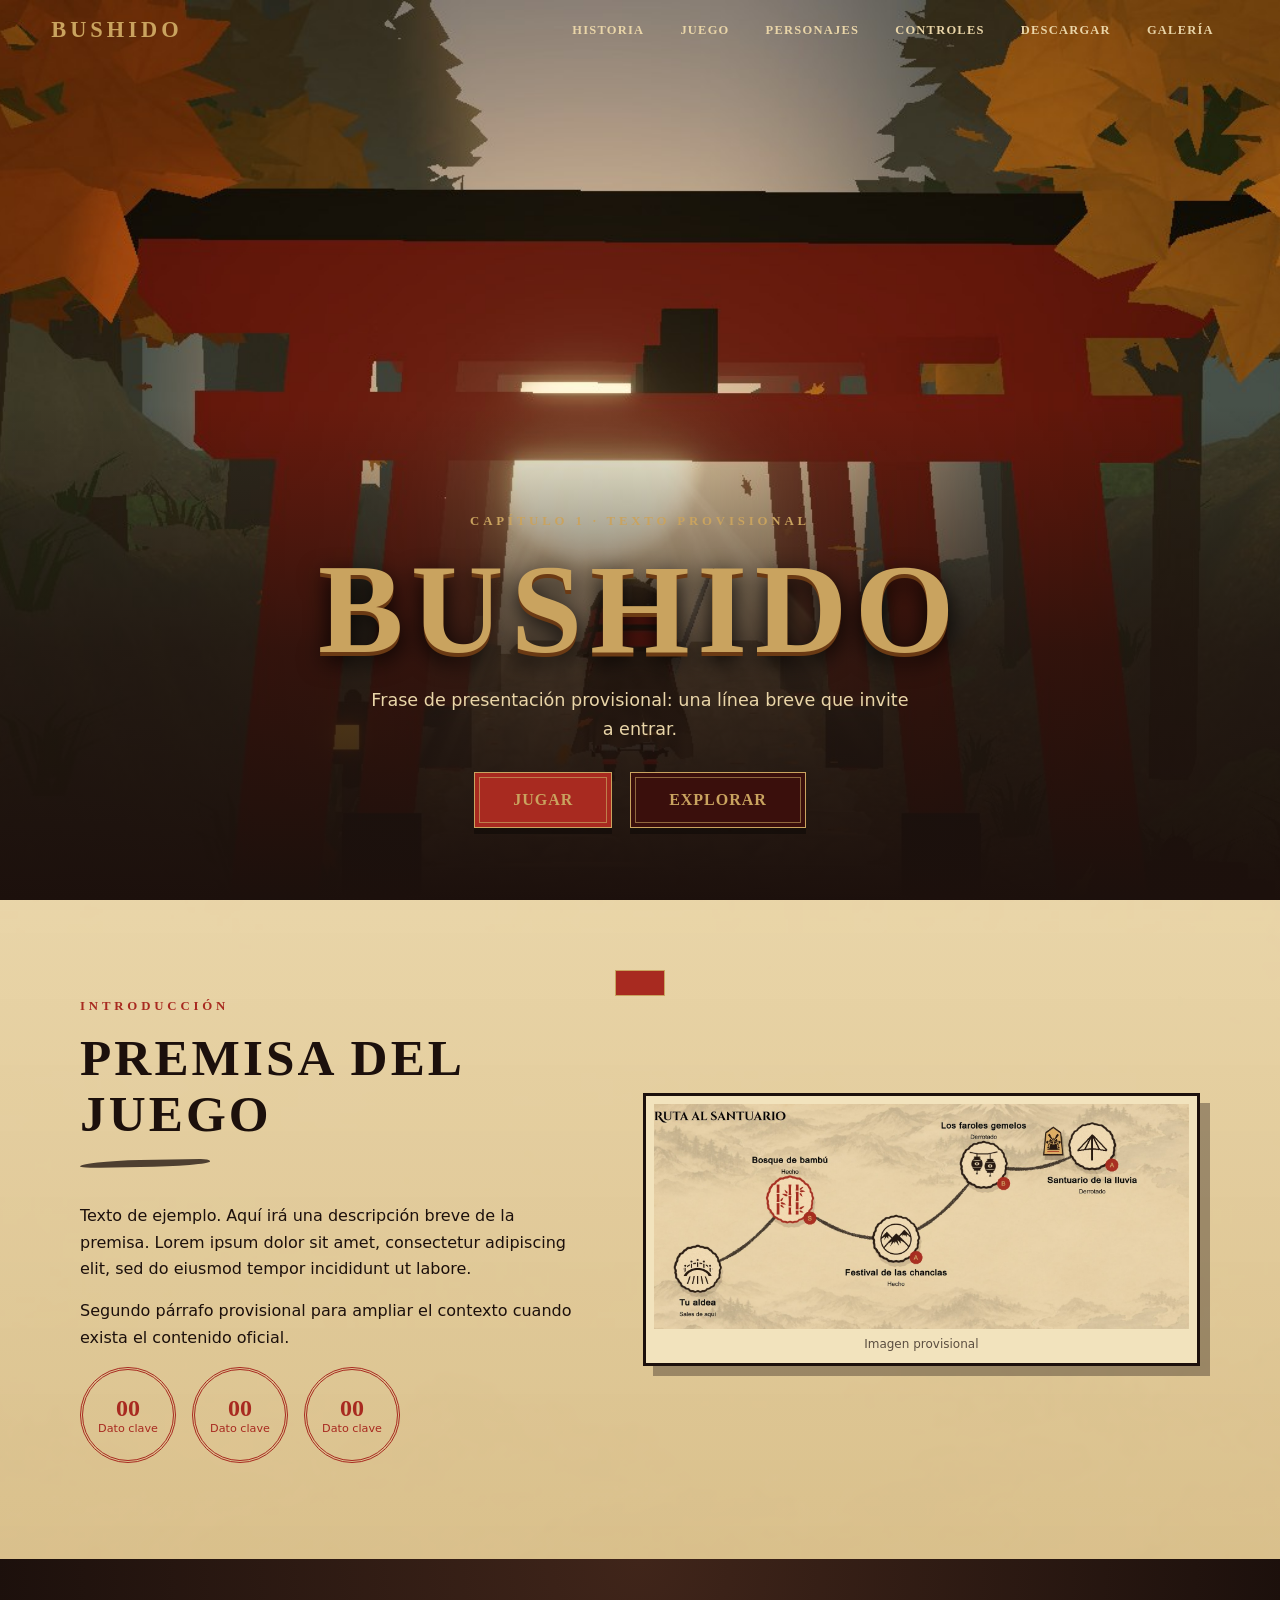
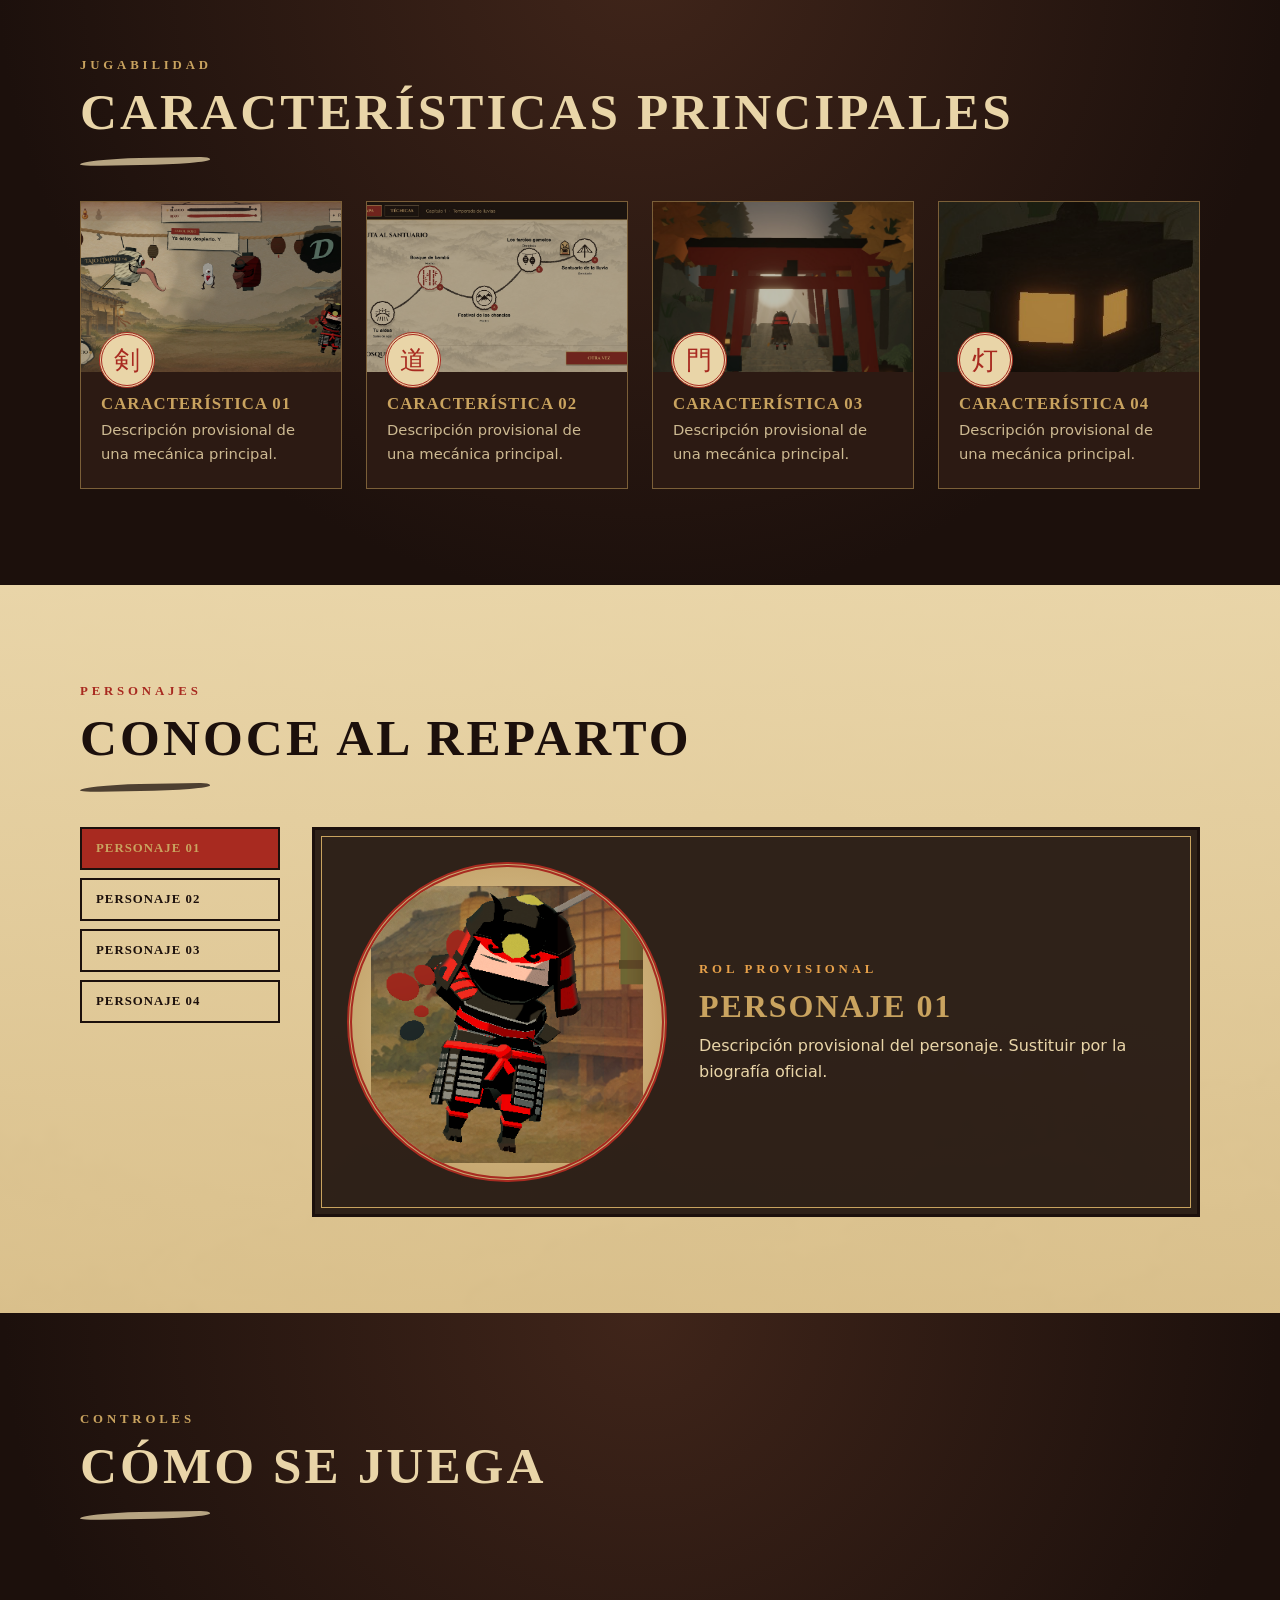
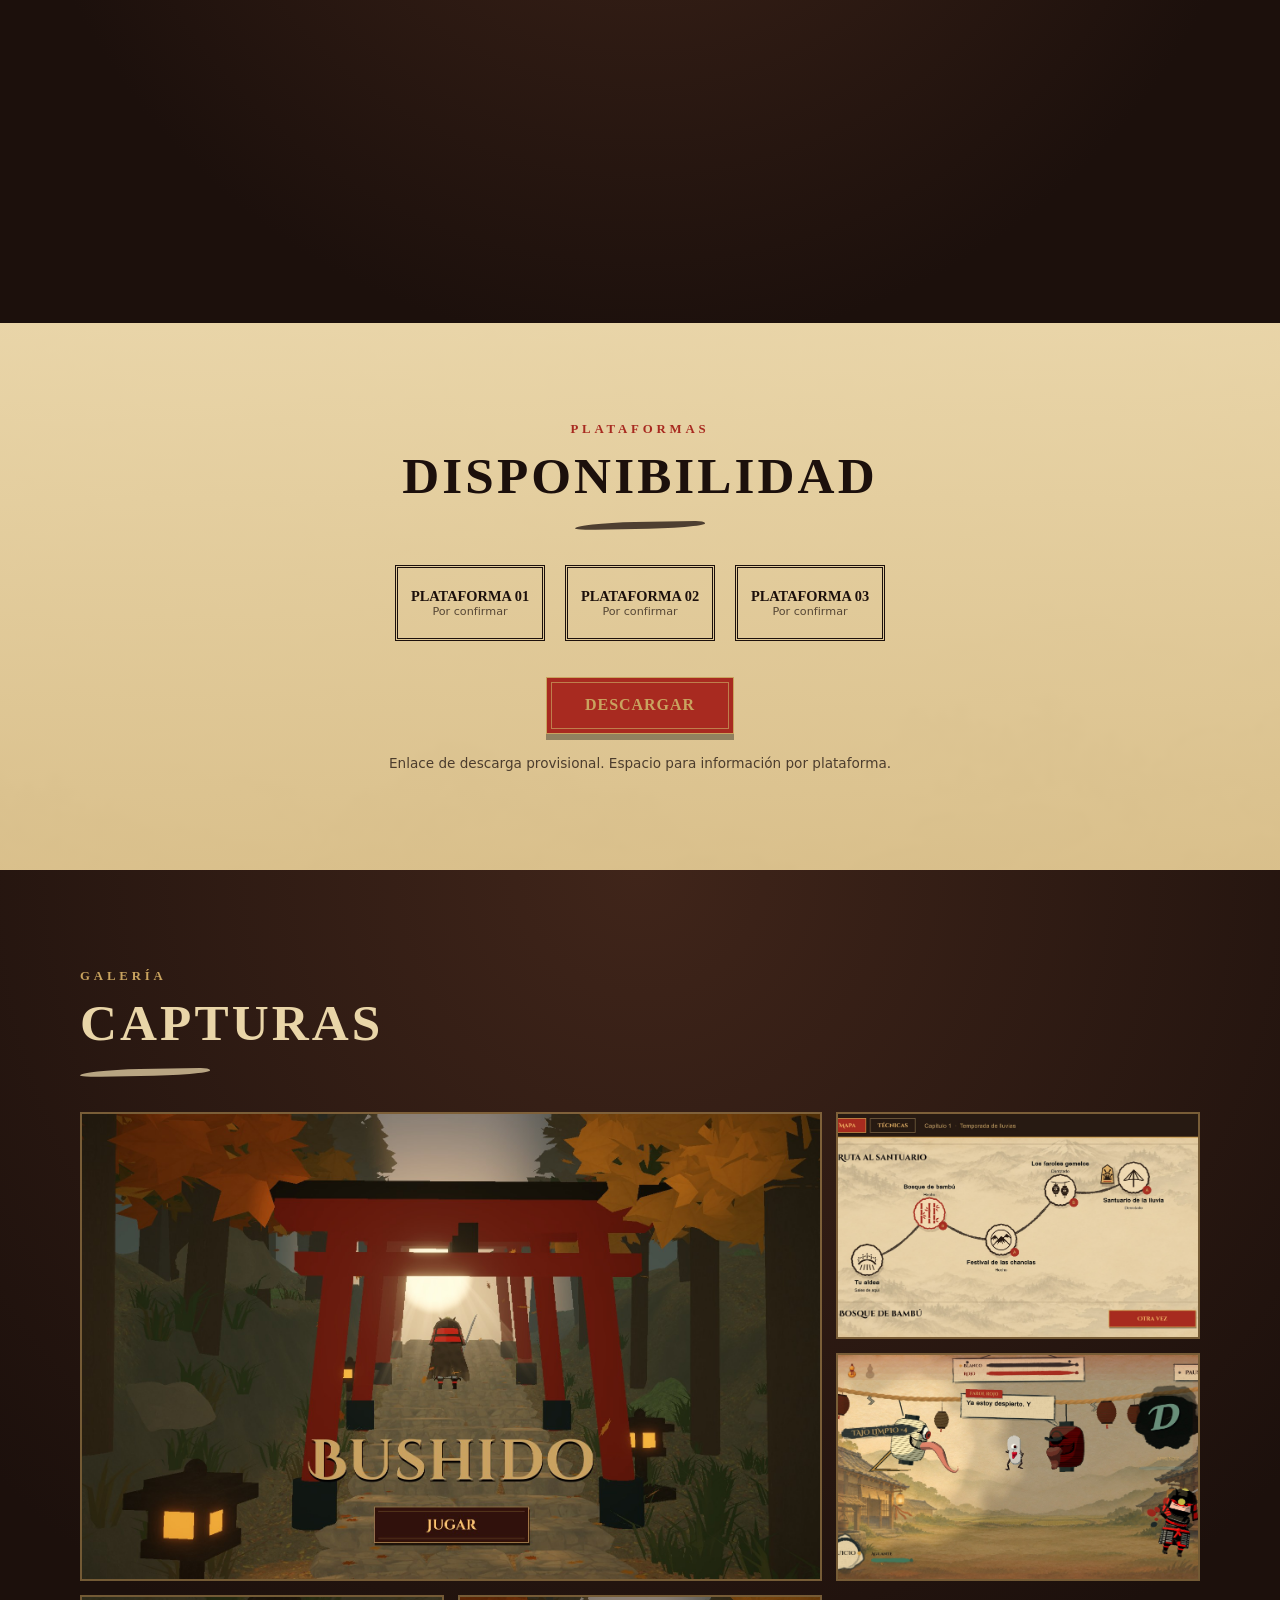
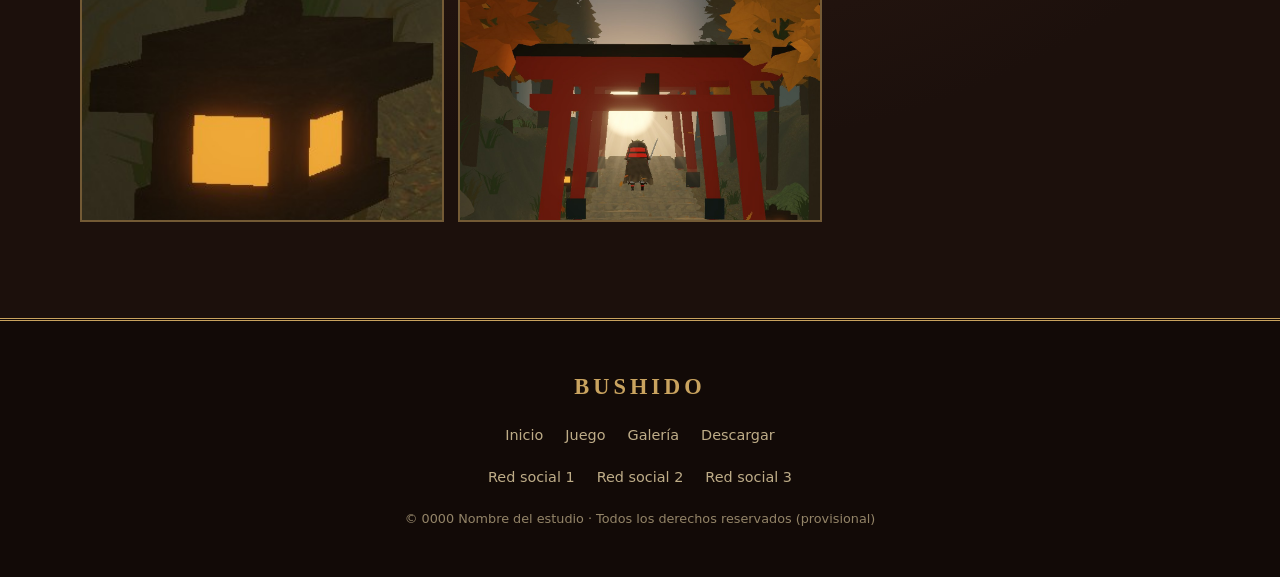
==== index.html @ bb9cb119 "Primer commit" ====
<!DOCTYPE html>
<html lang="es">
<head>
<meta charset="utf-8">
<meta name="viewport" content="width=device-width, initial-scale=1">
<title>BUSHIDO · Página promocional (prototipo)</title>
<meta name="description" content="Prototipo visual de la página promocional. Contenido provisional.">
<link rel="stylesheet" href="css/style.css">
</head>
<body>
<a class="skip" href="#intro">Saltar al contenido</a>

<header class="nav">
  <a class="logo" href="#inicio">BUSHIDO</a><!-- TÍTULO PROVISIONAL -->
  <button class="burger" aria-label="Abrir menú" aria-expanded="false" aria-controls="menu"><span></span></button>
  <nav aria-label="Principal">
    <ul id="menu">
      <li><a href="#intro">Historia</a></li>
      <li><a href="#juego">Juego</a></li>
      <li><a href="#personajes">Personajes</a></li>
      <li><a href="#controles">Controles</a></li>
      <li><a href="#descargar">Descargar</a></li>
      <li><a href="#galeria">Galería</a></li>
    </ul>
  </nav>
</header>

<main>
<!-- A · HERO -->
<section id="inicio" class="hero">
  <div class="leaves" aria-hidden="true"></div>
  <div class="hero-copy">
    <p class="eyebrow">Capítulo 1 · Texto provisional</p>
    <h1>Bushido</h1>
    <p class="tagline">Frase de presentación provisional: una línea breve que invite a entrar.</p>
    <div class="cta">
      <a class="btn primary" href="#descargar" data-placeholder>Jugar</a>
      <a class="btn" href="#intro">Explorar</a>
    </div>
  </div>
</section>

<!-- B · INTRODUCCIÓN -->
<section id="intro" class="paper">
  <div class="wrap split">
    <div class="reveal">
      <p class="eyebrow">Introducción</p>
      <h2>Premisa del juego</h2>
      <p>Texto de ejemplo. Aquí irá una descripción breve de la premisa. Lorem ipsum dolor sit amet, consectetur adipiscing elit, sed do eiusmod tempor incididunt ut labore.</p>
      <p>Segundo párrafo provisional para ampliar el contexto cuando exista el contenido oficial.</p>
      <ul class="stamps">
        <li><b>00</b> Dato clave</li><li><b>00</b> Dato clave</li><li><b>00</b> Dato clave</li>
      </ul>
    </div>
    <figure class="frame reveal"><img src="assets/images/shot-route.jpg" alt="Mapa de ruta del juego" loading="lazy"><figcaption>Imagen provisional</figcaption></figure>
  </div>
</section>

<!-- C · CARACTERÍSTICAS -->
<section id="juego" class="dark">
  <div class="wrap">
    <p class="eyebrow">Jugabilidad</p>
    <h2>Características principales</h2>
    <div class="cards">
      <article class="card reveal"><img src="assets/images/shot-combat.jpg" alt="Captura de combate" loading="lazy"><span class="kanji" aria-hidden="true">剣</span><h3>Característica 01</h3><p>Descripción provisional de una mecánica principal.</p></article>
      <article class="card reveal"><img src="assets/images/shot-map.jpg" alt="Captura del mapa" loading="lazy"><span class="kanji" aria-hidden="true">道</span><h3>Característica 02</h3><p>Descripción provisional de una mecánica principal.</p></article>
      <article class="card reveal"><img src="assets/backgrounds/hero.jpg" alt="Captura del santuario" loading="lazy"><span class="kanji" aria-hidden="true">門</span><h3>Característica 03</h3><p>Descripción provisional de una mecánica principal.</p></article>
      <article class="card reveal"><img src="assets/images/shot-lantern.jpg" alt="Captura de farol" loading="lazy"><span class="kanji" aria-hidden="true">灯</span><h3>Característica 04</h3><p>Descripción provisional de una mecánica principal.</p></article>
    </div>
  </div>
</section>

<!-- D · PERSONAJES (edita los data-* para cambiar el contenido) -->
<section id="personajes" class="paper">
  <div class="wrap">
    <p class="eyebrow">Personajes</p>
    <h2>Conoce al reparto</h2>
    <div class="chars reveal">
      <div class="char-tabs" role="tablist" aria-label="Personajes">
        <button class="char-tab" role="tab" aria-selected="true" data-name="Personaje 01" data-role="Rol provisional" data-text="Descripción provisional del personaje. Sustituir por la biografía oficial." data-img="assets/characters/char-1.png">Personaje 01</button>
        <button class="char-tab" role="tab" aria-selected="false" data-name="Personaje 02" data-role="Rol provisional" data-text="Descripción provisional del personaje. Sustituir por la biografía oficial." data-img="assets/characters/char-2.png">Personaje 02</button>
        <button class="char-tab" role="tab" aria-selected="false" data-name="Personaje 03" data-role="Rol provisional" data-text="Descripción provisional del personaje. Sustituir por la biografía oficial." data-img="assets/characters/char-3.png">Personaje 03</button>
        <button class="char-tab" role="tab" aria-selected="false" data-name="Personaje 04" data-role="Rol provisional" data-text="Descripción provisional del personaje. Sustituir por la biografía oficial." data-img="assets/characters/char-4.png">Personaje 04</button>
      </div>
      <div class="char-panel" role="tabpanel" aria-live="polite">
        <div class="medal"><img id="char-img" src="assets/characters/char-1.png" alt=""></div>
        <div><p class="eyebrow" id="char-role">Rol provisional</p><h3 id="char-name">Personaje 01</h3><p id="char-text">Descripción provisional del personaje. Sustituir por la biografía oficial.</p></div>
      </div>
    </div>
  </div>
</section>

<!-- E · CONTROLES -->
<section id="controles" class="dark">
  <div class="wrap">
    <p class="eyebrow">Controles</p>
    <h2>Cómo se juega</h2>
    <div class="controls">
      <div class="reveal"><h3>Teclado</h3>
        <p><span class="keys"><kbd>W</kbd><kbd>A</kbd><kbd>S</kbd><kbd>D</kbd></span> Acción provisional</p>
        <p><span class="keys"><kbd class="wide">Espacio</kbd></span> Acción provisional</p>
        <p><span class="keys"><kbd>Esc</kbd></span> Pausa</p></div>
      <div class="reveal"><h3>Ratón</h3>
        <p><span class="keys"><kbd class="wide">Clic izq.</kbd></span> Acción provisional</p>
        <p><span class="keys"><kbd class="wide">Clic der.</kbd></span> Acción provisional</p></div>
      <div class="reveal"><h3>Mando</h3>
        <p><span class="keys"><kbd class="round">A</kbd><kbd class="round">B</kbd></span> Acción provisional</p>
        <p><span class="keys"><kbd class="round">LB</kbd><kbd class="round">RB</kbd></span> Acción provisional</p></div>
    </div>
  </div>
</section>

<!-- F · PLATAFORMAS -->
<section id="descargar" class="paper">
  <div class="wrap center reveal">
    <p class="eyebrow">Plataformas</p>
    <h2>Disponibilidad</h2>
    <ul class="platforms"><li>Plataforma 01<small>Por confirmar</small></li><li>Plataforma 02<small>Por confirmar</small></li><li>Plataforma 03<small>Por confirmar</small></li></ul>
    <a class="btn primary" href="#" data-placeholder>Descargar</a>
    <p class="note">Enlace de descarga provisional. Espacio para información por plataforma.</p>
  </div>
</section>

<!-- G · GALERÍA -->
<section id="galeria" class="dark">
  <div class="wrap">
    <p class="eyebrow">Galería</p>
    <h2>Capturas</h2>
    <div class="gallery">
      <button class="reveal big"><img src="assets/images/shot-title.jpg" alt="Pantalla de título" loading="lazy"></button>
      <button class="reveal"><img src="assets/images/shot-map.jpg" alt="Mapa del capítulo 1" loading="lazy"></button>
      <button class="reveal"><img src="assets/images/shot-combat.jpg" alt="Combate contra faroles" loading="lazy"></button>
      <button class="reveal"><img src="assets/images/shot-lantern.jpg" alt="Farol de piedra" loading="lazy"></button>
      <button class="reveal"><img src="assets/backgrounds/hero.jpg" alt="Camino de toriis" loading="lazy"></button>
    </div>
  </div>
</section>
</main>

<dialog id="lightbox" aria-label="Vista ampliada">
  <button class="lb-close" aria-label="Cerrar">✕</button>
  <button class="lb-nav prev" aria-label="Anterior">‹</button>
  <img alt="">
  <button class="lb-nav next" aria-label="Siguiente">›</button>
</dialog>

<footer>
  <div class="wrap foot">
    <strong class="logo">BUSHIDO</strong>
    <nav aria-label="Pie"><a href="#inicio">Inicio</a><a href="#juego">Juego</a><a href="#galeria">Galería</a><a href="#descargar">Descargar</a></nav>
    <nav aria-label="Redes"><a href="#" data-placeholder>Red social 1</a><a href="#" data-placeholder>Red social 2</a><a href="#" data-placeholder>Red social 3</a></nav>
    <p>© 0000 Nombre del estudio · Todos los derechos reservados (provisional)</p>
  </div>
</footer>
<div class="toast" role="status"></div>
<script src="js/script.js"></script>
</body>
</html>
---- css/style.css ----
/* Paleta y tipografías: cámbialas aquí. Para una fuente propia, añade @font-face con archivos de assets/fonts */
:root{--ink:#1c100c;--red:#a82a20;--gold:#c9a35f;--paper:#e9d5a8;--teal:#3f8a78;
--display:'Cinzel','Trajan Pro','Palatino Linotype','Book Antiqua',Georgia,serif;--body:'Segoe UI',system-ui,sans-serif}
*{box-sizing:border-box;margin:0}
html{scroll-behavior:smooth;scroll-padding-top:70px}
body{background:var(--ink);color:var(--paper);font:1rem/1.65 var(--body)}
img{display:block;max-width:100%}
a{color:inherit}
h1,h2,h3,.btn,.logo,.eyebrow,kbd{font-family:var(--display);text-transform:uppercase;letter-spacing:.06em}
.wrap{width:min(1120px,92%);margin:auto}
.skip{position:absolute;left:-999px}.skip:focus{left:8px;top:8px;z-index:99;background:var(--gold);color:var(--ink);padding:8px}
:focus-visible{outline:2px solid var(--gold);outline-offset:3px}
section{padding:96px 0;position:relative}
.paper{background:linear-gradient(rgba(233,213,168,.9),rgba(217,191,138,.94)),url(../assets/backgrounds/paper.jpg) center/cover;color:var(--ink)}
.dark{background:radial-gradient(circle at 50% 0,#40251a,var(--ink) 72%)}
.eyebrow{color:var(--red);font-size:.8rem;font-weight:700;letter-spacing:.3em}
.dark .eyebrow,.hero .eyebrow{color:var(--gold)}
h2{font-size:clamp(2rem,5vw,3.2rem);margin:.15em 0 .7em;line-height:1.1}
h2::after{content:"";display:block;width:130px;height:7px;margin-top:.35em;background:currentColor;opacity:.75;border-radius:60% 10% 70% 20%/100% 40% 80% 30%;transform:rotate(-1deg)}
.center{text-align:center}.center h2::after{margin-inline:auto}

/* Botones (doble filo dorado, como JUGAR / OTRA VEZ) */
.btn{display:inline-block;padding:14px 38px;background:#3a0f0c;color:var(--gold);border:1px solid var(--gold);text-decoration:none;font-weight:700;
box-shadow:inset 0 0 0 4px #3a0f0c,inset 0 0 0 5px rgba(201,163,95,.6),0 6px 0 rgba(0,0,0,.35);transition:transform .2s,background .2s,box-shadow .2s}
.btn.primary{background:var(--red);box-shadow:inset 0 0 0 4px var(--red),inset 0 0 0 5px rgba(201,163,95,.7),0 6px 0 rgba(0,0,0,.35)}
.btn:hover{transform:translateY(-3px);background:#5a1812;box-shadow:inset 0 0 0 4px #5a1812,inset 0 0 0 5px var(--gold),0 9px 0 rgba(0,0,0,.35)}
.btn.primary:hover{background:#c13326;box-shadow:inset 0 0 0 4px #c13326,inset 0 0 0 5px var(--gold),0 9px 0 rgba(0,0,0,.35)}
.btn:active{transform:translateY(1px)}

/* Navegación */
.nav{position:fixed;inset:0 0 auto;z-index:50;display:flex;align-items:center;justify-content:space-between;padding:12px 4%;transition:background .3s,border-color .3s;border-bottom:2px solid transparent}
.nav.solid{background:rgba(28,16,12,.96);border-color:var(--gold)}
.logo{color:var(--gold);font-size:1.4rem;font-weight:700;letter-spacing:.18em;text-decoration:none}
#menu{display:flex;gap:6px;list-style:none;padding:0}
#menu a{display:block;padding:8px 14px;font:700 .78rem var(--display);letter-spacing:.1em;text-transform:uppercase;text-decoration:none;border:1px solid transparent;transition:.25s}
#menu a:hover{border-color:var(--gold);color:var(--gold)}
#menu a.active{background:var(--red);border-color:var(--gold);color:var(--gold)}
.burger{display:none;background:none;border:1px solid var(--gold);width:44px;height:40px;cursor:pointer;position:relative}
.burger span,.burger span::before{content:"";position:absolute;left:10px;right:10px;height:2px;background:var(--gold);top:19px}
.burger span::before{left:0;right:0;top:-7px;box-shadow:0 14px 0 var(--gold)}

/* Hero */
.hero{min-height:100vh;padding:0;display:flex;align-items:flex-end;justify-content:center;text-align:center;overflow:hidden;
background:linear-gradient(transparent 45%,rgba(28,16,12,.7) 72%,var(--ink)),url(../assets/backgrounds/hero.jpg) center top/cover no-repeat,var(--ink);animation:glow 8s ease-in-out infinite alternate}
@keyframes glow{to{background-position:center top,60% top}}
.hero-copy{position:relative;padding:0 5% 72px;animation:rise 1.2s ease both}
.hero h1{font-size:clamp(3.4rem,12vw,8rem);color:var(--gold);line-height:1;text-shadow:0 4px 0 #6b3a14,0 8px 24px #000;margin:.1em 0}
.tagline{max-width:540px;margin:0 auto 28px;font-size:1.1rem}
.cta{display:flex;gap:18px;justify-content:center;flex-wrap:wrap}
@keyframes rise{from{opacity:0;transform:translateY(30px)}}
.leaves{position:absolute;inset:0;pointer-events:none}
.leaf{position:absolute;top:-30px;width:12px;height:8px;background:#d98a2b;border-radius:0 80% 0 80%;opacity:.85;animation:fall linear infinite}
@keyframes fall{to{transform:translate(var(--dx),110vh) rotate(540deg)}}

/* Introducción */
.split{display:grid;grid-template-columns:1fr 1.1fr;gap:56px;align-items:center}
.split p{margin-bottom:1em}
.frame{border:3px solid var(--ink);padding:8px;background:#f2e3bd;box-shadow:10px 10px 0 rgba(28,16,12,.35);transform:rotate(1.5deg);transition:transform .4s}
.frame:hover{transform:rotate(0)}
figcaption{font-size:.75rem;text-align:center;padding-top:6px;opacity:.7}
.stamps{display:flex;gap:16px;list-style:none;padding:0;flex-wrap:wrap}
.stamps li{width:96px;height:96px;border-radius:50%;border:3px double var(--red);display:grid;place-content:center;text-align:center;font-size:.7rem;color:var(--red);line-height:1.2}
.stamps b{font:700 1.5rem var(--display)}

/* Tarjetas */
.cards{display:grid;grid-template-columns:repeat(auto-fit,minmax(240px,1fr));gap:24px}
.card{position:relative;background:#2c1a13;border:1px solid rgba(201,163,95,.5);padding:0 0 22px;overflow:hidden;transition:transform .3s,border-color .3s,box-shadow .3s}
.card img{height:170px;width:100%;object-fit:cover;filter:saturate(.8) brightness(.75);transition:.5s}
.card h3,.card p{padding:0 20px}.card h3{margin-top:18px;color:var(--gold);font-size:1.05rem}
.card p{font-size:.92rem;opacity:.85}
.kanji{position:absolute;top:130px;left:18px;width:56px;height:56px;border-radius:50%;background:var(--paper);color:var(--red);border:3px double var(--red);display:grid;place-content:center;font-size:1.6rem}
.card:hover{transform:translateY(-8px) rotate(-.6deg);border-color:var(--gold);box-shadow:0 16px 30px rgba(0,0,0,.5)}
.card:hover img{filter:none;transform:scale(1.06)}

/* Personajes */
.chars{display:grid;grid-template-columns:200px 1fr;gap:32px}
.char-tabs{display:flex;flex-direction:column;gap:8px}
.char-tab{padding:12px 14px;text-align:left;font:700 .8rem var(--display);letter-spacing:.08em;text-transform:uppercase;background:transparent;color:var(--ink);border:2px solid var(--ink);cursor:pointer;transition:.25s}
.char-tab:hover{background:rgba(28,16,12,.12)}
.char-tab[aria-selected=true]{background:var(--red);color:var(--gold);border-color:var(--ink)}
.char-panel{display:grid;grid-template-columns:minmax(200px,320px) 1fr;gap:32px;align-items:center;background:rgba(28,16,12,.9);color:var(--paper);padding:32px;border:3px solid var(--ink);outline:1px solid var(--gold);outline-offset:-10px}
.char-panel h3{font-size:2rem;color:var(--gold)}.char-panel .eyebrow{color:#e7a14a}
.medal{aspect-ratio:1;border-radius:50%;background:radial-gradient(#e9d5a8,#b9965a);border:5px double var(--red);display:grid;place-items:center;overflow:hidden}
.medal img{max-height:88%;object-fit:contain;animation:float 4s ease-in-out infinite}
.medal img.swap{animation:pop .5s}
@keyframes float{50%{transform:translateY(-8px)}}
@keyframes pop{from{opacity:0;transform:scale(.8)}}

/* Controles */
.controls{display:grid;grid-template-columns:repeat(auto-fit,minmax(260px,1fr));gap:24px}
.controls>div{border:1px solid rgba(201,163,95,.5);padding:24px;background:rgba(0,0,0,.25)}
.controls h3{color:var(--gold);margin-bottom:14px}
.controls p{display:flex;align-items:center;gap:14px;margin:10px 0}
.keys{display:flex;gap:6px;min-width:150px}
kbd{min-width:42px;height:42px;padding:0 10px;display:grid;place-items:center;background:var(--paper);color:var(--ink);font-size:.8rem;font-weight:700;border:2px solid var(--ink);border-bottom-width:5px;border-radius:5px;transition:transform .15s}
kbd:hover{transform:translateY(3px);border-bottom-width:2px}
kbd.round{border-radius:50%;min-width:42px;padding:0}

/* Plataformas */
.platforms{list-style:none;padding:0;display:flex;justify-content:center;gap:20px;flex-wrap:wrap;margin-bottom:36px}
.platforms li{width:150px;padding:20px 10px;border:3px double var(--ink);font:700 .9rem var(--display);text-transform:uppercase;transition:.3s}
.platforms li:hover{background:var(--ink);color:var(--gold);transform:translateY(-5px)}
.platforms small{display:block;font:.7rem var(--body);opacity:.7;text-transform:none}
.note{margin-top:18px;font-size:.85rem;opacity:.75}

/* Galería */
.gallery{display:grid;grid-template-columns:repeat(3,1fr);gap:14px}
.gallery button{padding:0;border:2px solid rgba(201,163,95,.5);background:none;cursor:zoom-in;overflow:hidden;aspect-ratio:16/10;transition:border-color .3s}
.gallery .big{grid-column:span 2;grid-row:span 2;aspect-ratio:auto}
.gallery img{width:100%;height:100%;object-fit:cover;transition:transform .5s}
.gallery button:hover{border-color:var(--gold)}.gallery button:hover img{transform:scale(1.07)}
#lightbox{border:0;background:transparent;max-width:94vw;max-height:94vh;overflow:visible;margin:auto}
#lightbox::backdrop{background:rgba(10,5,3,.92)}
#lightbox img{max-height:84vh;border:3px solid var(--gold);animation:pop .35s}
.lb-close,.lb-nav{position:absolute;background:var(--ink);color:var(--gold);border:1px solid var(--gold);width:44px;height:44px;font-size:1.5rem;cursor:pointer}
.lb-close{top:-52px;right:0}.lb-nav{top:50%;transform:translateY(-50%)}.prev{left:-56px}.next{right:-56px}
.lb-close:hover,.lb-nav:hover{background:var(--red)}

/* Footer */
footer{background:#120a07;border-top:3px double var(--gold);padding:48px 0;text-align:center;font-size:.9rem}
.foot{display:grid;gap:18px}
footer nav{display:flex;gap:22px;justify-content:center;flex-wrap:wrap}
footer nav a{text-decoration:none;opacity:.8}footer nav a:hover{color:var(--gold);opacity:1}
footer p{opacity:.6;font-size:.8rem}
.toast{position:fixed;bottom:24px;left:50%;transform:translate(-50%,120px);background:var(--red);color:var(--gold);padding:12px 24px;border:1px solid var(--gold);transition:transform .35s;z-index:99}
.toast.show{transform:translate(-50%,0)}

/* Aparición al hacer scroll */
.reveal{opacity:0;transform:translateY(32px);transition:opacity .8s,transform .8s}
.reveal.in{opacity:1;transform:none}
.cards .reveal:nth-child(2),.gallery .reveal:nth-child(2){transition-delay:.12s}.cards .reveal:nth-child(3),.gallery .reveal:nth-child(3){transition-delay:.24s}.cards .reveal:nth-child(4){transition-delay:.36s}

/* Responsive */
@media(max-width:900px){
.burger{display:block}
#menu{position:absolute;top:100%;left:0;right:0;flex-direction:column;background:rgba(28,16,12,.98);padding:10px 4% 18px;border-bottom:2px solid var(--gold);display:none}
#menu.open{display:flex}
.split,.chars,.char-panel{grid-template-columns:1fr}
.char-tabs{flex-direction:row;flex-wrap:wrap}.char-tab{flex:1 1 40%}
.medal{max-width:240px;margin:auto}
.gallery{grid-template-columns:1fr 1fr}
.prev{left:4px}.next{right:4px}
}
@media(max-width:560px){section{padding:64px 0}.gallery{grid-template-columns:1fr}.gallery .big{grid-column:auto;grid-row:auto;aspect-ratio:16/10}.char-panel{padding:22px}}
@media(prefers-reduced-motion:reduce){*{animation:none!important;transition:none!important;scroll-behavior:auto!important}.reveal{opacity:1;transform:none}}
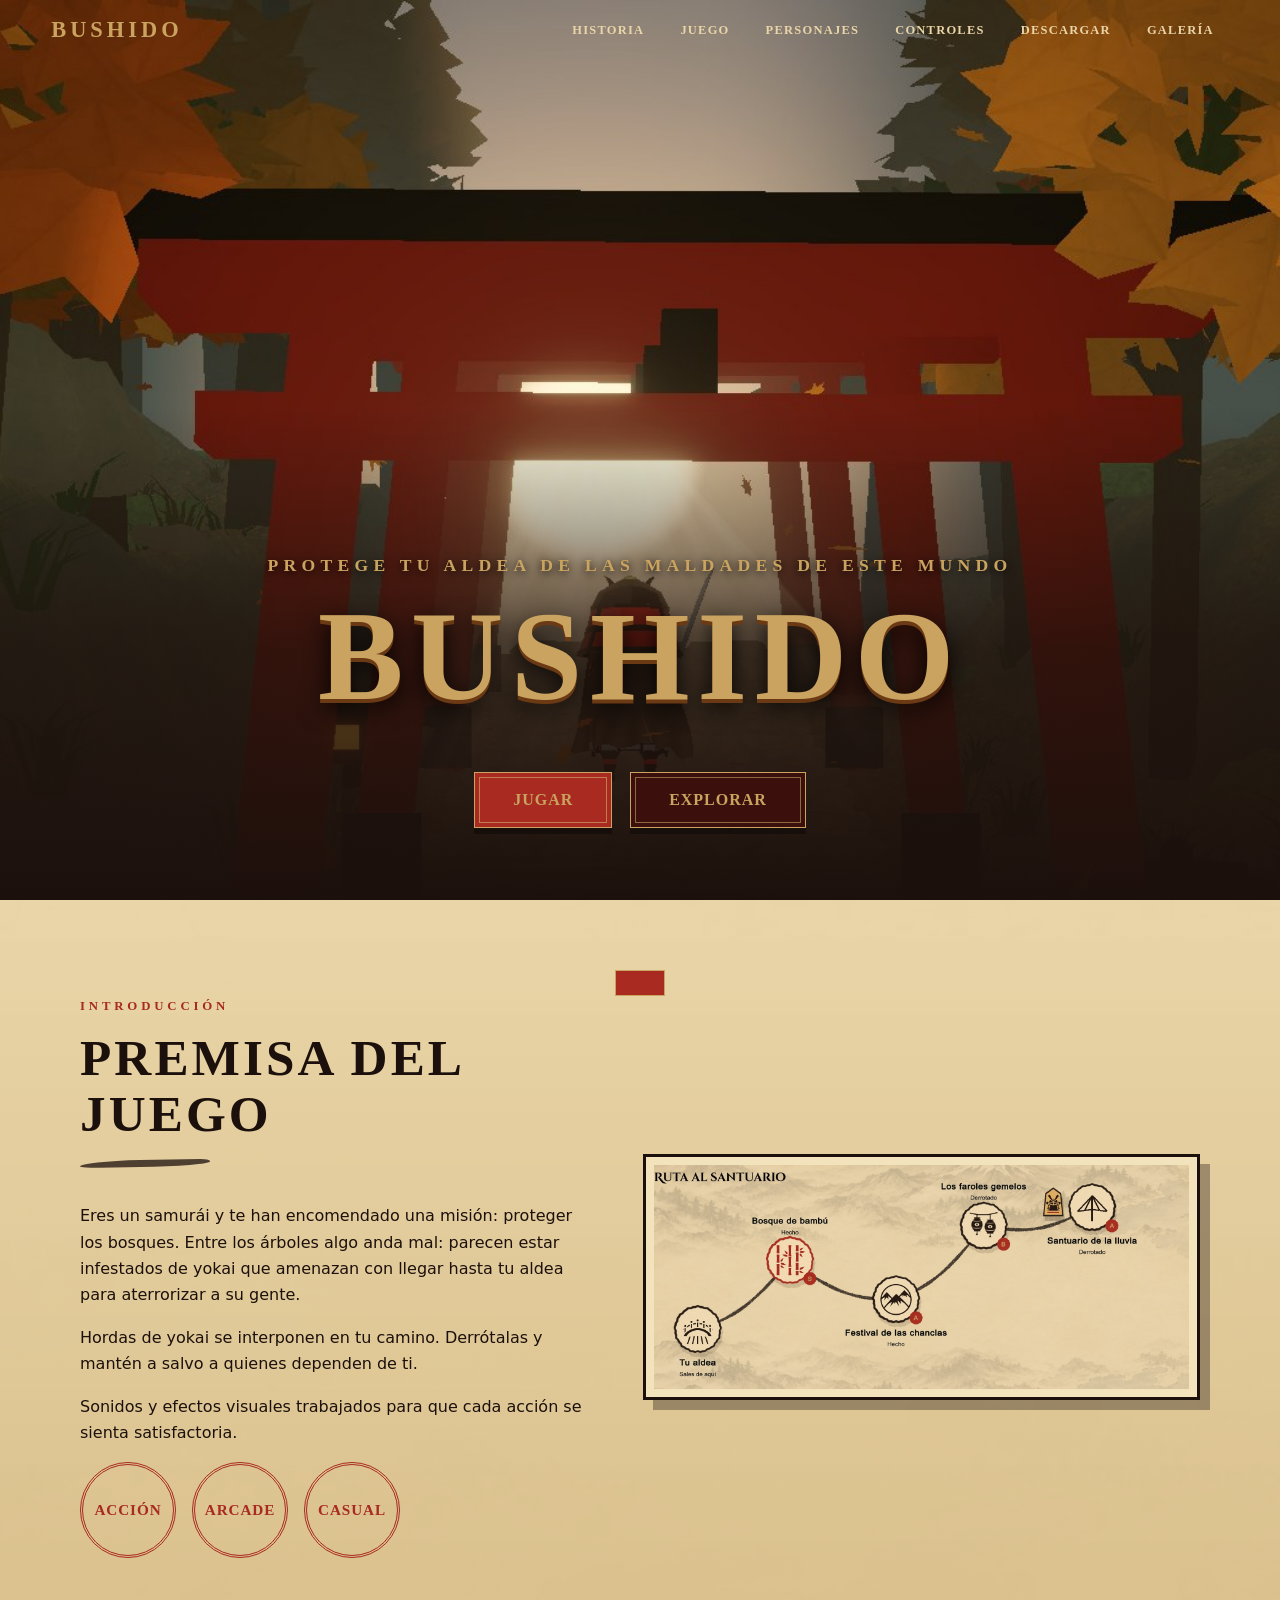
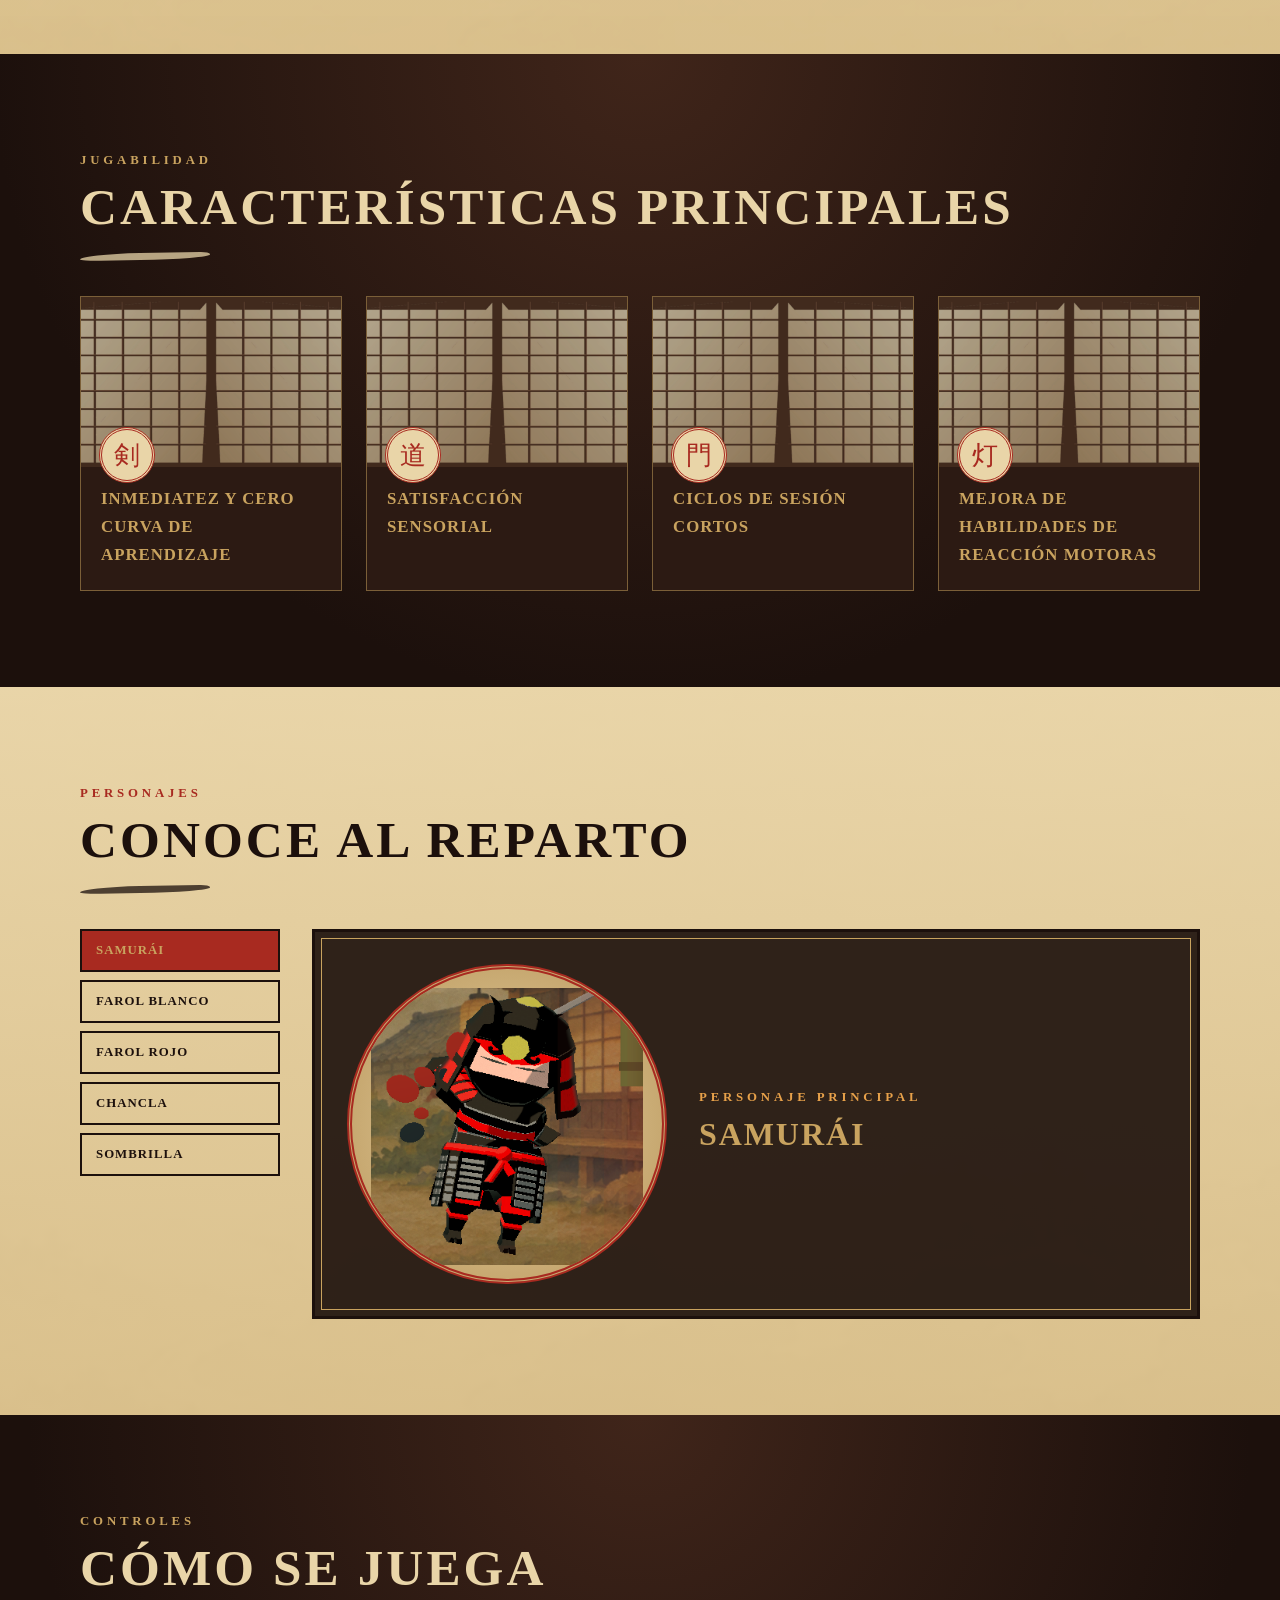
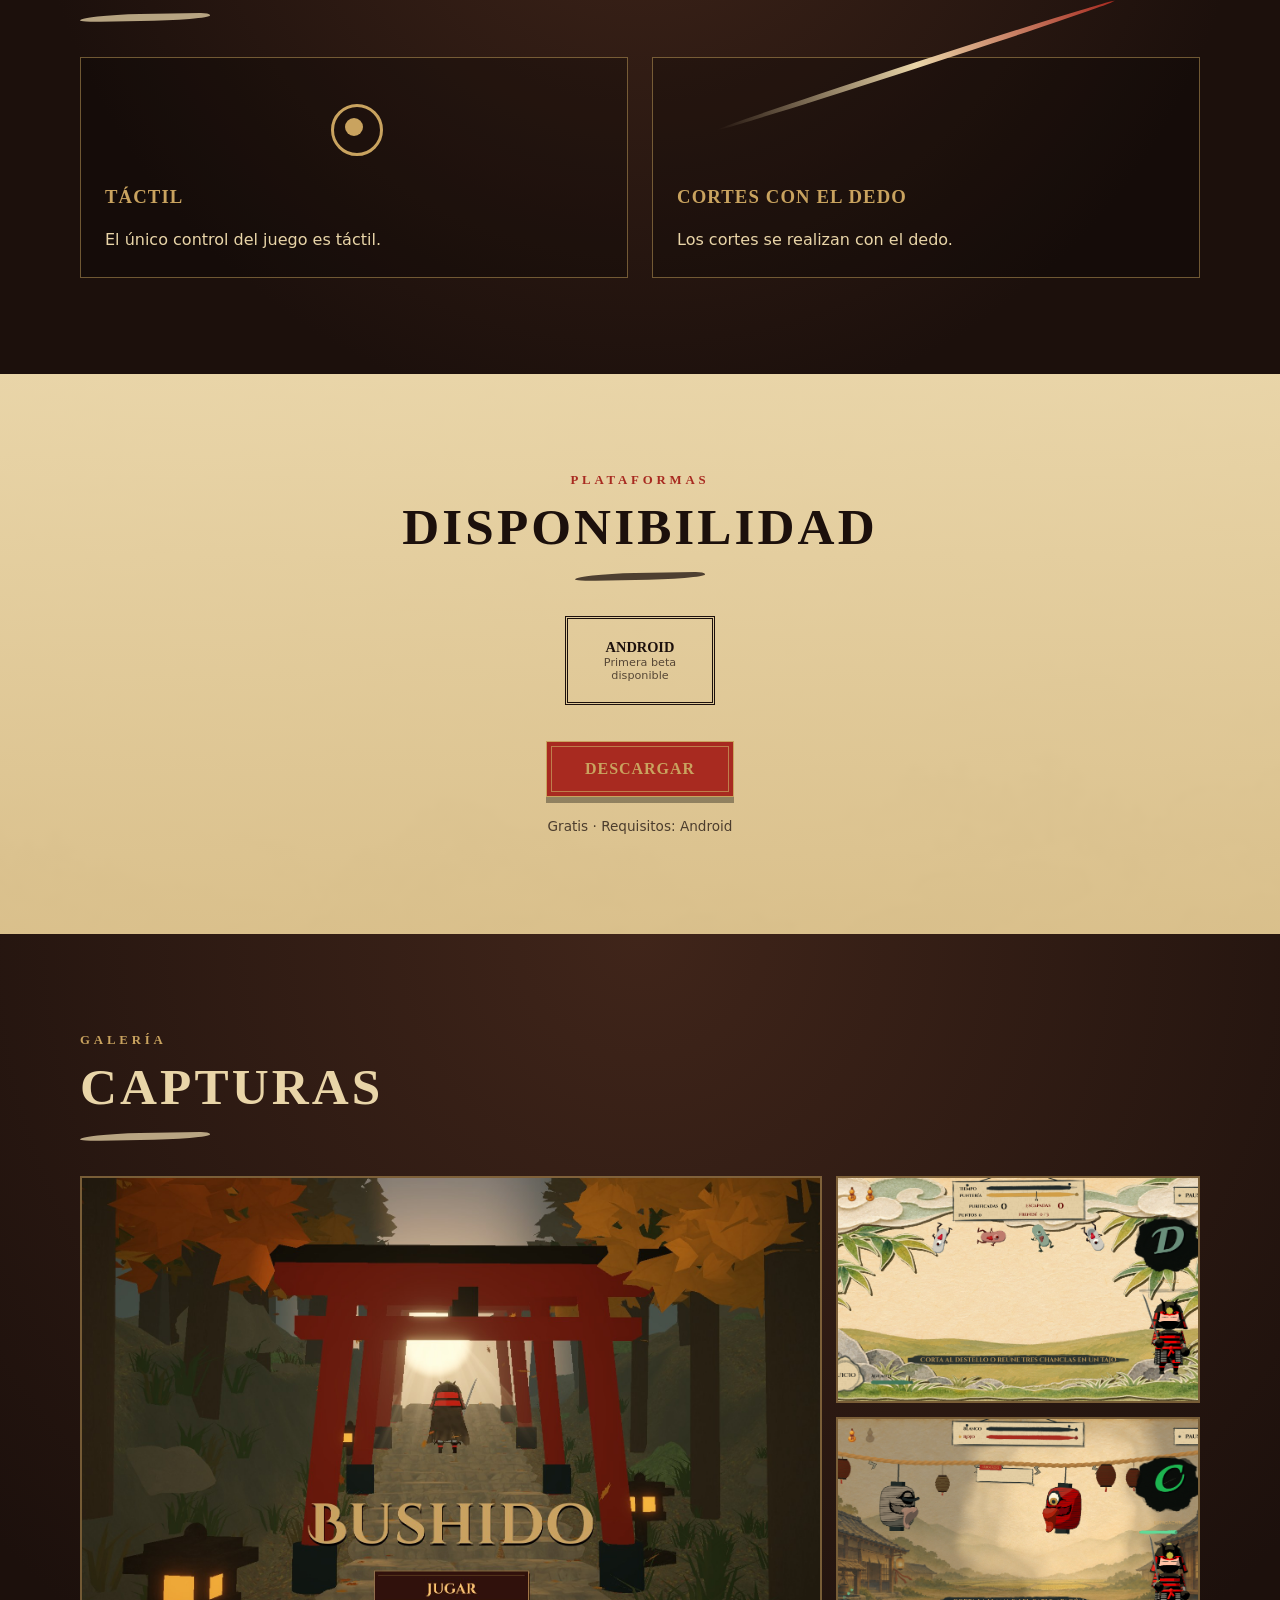
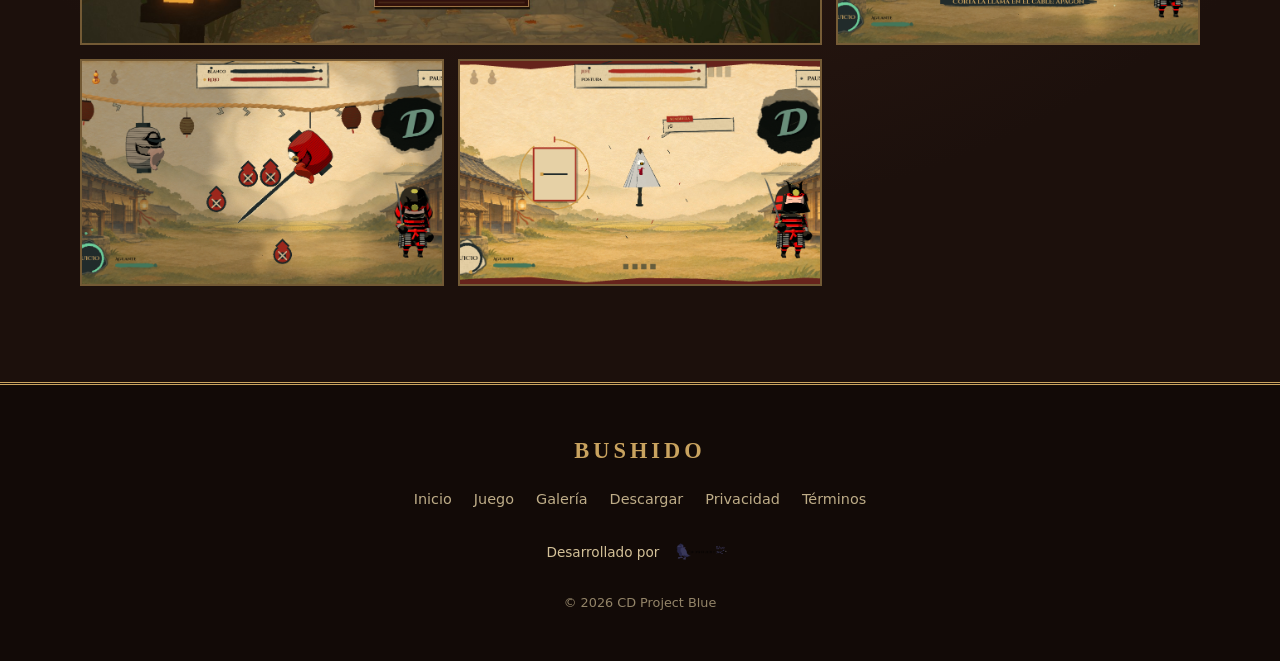
==== commit bff0eeed: "Actualización de archivos" ====
--- a/index.html
+++ b/index.html
@@ -3,15 +3,17 @@
 <head>
 <meta charset="utf-8">
 <meta name="viewport" content="width=device-width, initial-scale=1">
-<title>BUSHIDO · Página promocional (prototipo)</title>
-<meta name="description" content="Prototipo visual de la página promocional. Contenido provisional.">
+<title>BUSHIDO · Protege tu aldea de las maldades de este mundo</title>
+<meta name="description" content="BUSHIDO: juego de acción, arcade y casual para Android. Protege tu aldea de las maldades de este mundo.">
+<link rel="icon" type="image/png" sizes="64x64" href="assets/icons/favicon-64.png">
+<link rel="apple-touch-icon" href="assets/icons/apple-touch-icon.png">
 <link rel="stylesheet" href="css/style.css">
 </head>
 <body>
 <a class="skip" href="#intro">Saltar al contenido</a>
 
 <header class="nav">
-  <a class="logo" href="#inicio">BUSHIDO</a><!-- TÍTULO PROVISIONAL -->
+  <a class="logo" href="#inicio">BUSHIDO</a>
   <button class="burger" aria-label="Abrir menú" aria-expanded="false" aria-controls="menu"><span></span></button>
   <nav aria-label="Principal">
     <ul id="menu">
@@ -30,11 +32,10 @@
 <section id="inicio" class="hero">
   <div class="leaves" aria-hidden="true"></div>
   <div class="hero-copy">
-    <p class="eyebrow">Capítulo 1 · Texto provisional</p>
+    <p class="eyebrow">Protege tu aldea de las maldades de este mundo</p>
     <h1>Bushido</h1>
-    <p class="tagline">Frase de presentación provisional: una línea breve que invite a entrar.</p>
     <div class="cta">
-      <a class="btn primary" href="#descargar" data-placeholder>Jugar</a>
+      <a class="btn primary" href="https://github.com/MotkaZinov/Bushido/releases/tag/v1.0" target="_blank" rel="noopener" aria-label="Jugar (se abre en una pestaña nueva)">Jugar</a>
       <a class="btn" href="#intro">Explorar</a>
     </div>
   </div>
@@ -46,13 +47,14 @@
     <div class="reveal">
       <p class="eyebrow">Introducción</p>
       <h2>Premisa del juego</h2>
-      <p>Texto de ejemplo. Aquí irá una descripción breve de la premisa. Lorem ipsum dolor sit amet, consectetur adipiscing elit, sed do eiusmod tempor incididunt ut labore.</p>
-      <p>Segundo párrafo provisional para ampliar el contexto cuando exista el contenido oficial.</p>
+      <p>Eres un samurái y te han encomendado una misión: proteger los bosques. Entre los árboles algo anda mal: parecen estar infestados de yokai que amenazan con llegar hasta tu aldea para aterrorizar a su gente.</p>
+      <p>Hordas de yokai se interponen en tu camino. Derrótalas y mantén a salvo a quienes dependen de ti.</p>
+      <p>Sonidos y efectos visuales trabajados para que cada acción se sienta satisfactoria.</p>
       <ul class="stamps">
-        <li><b>00</b> Dato clave</li><li><b>00</b> Dato clave</li><li><b>00</b> Dato clave</li>
+        <li><b>Acción</b></li><li><b>Arcade</b></li><li><b>Casual</b></li>
       </ul>
     </div>
-    <figure class="frame reveal"><img src="assets/images/shot-route.jpg" alt="Mapa de ruta del juego" loading="lazy"><figcaption>Imagen provisional</figcaption></figure>
+    <figure class="frame reveal"><img src="assets/images/shot-route.jpg" alt="Mapa de ruta del juego" loading="lazy"></figure>
   </div>
 </section>
 
@@ -62,10 +64,10 @@
     <p class="eyebrow">Jugabilidad</p>
     <h2>Características principales</h2>
     <div class="cards">
-      <article class="card reveal"><img src="assets/images/shot-combat.jpg" alt="Captura de combate" loading="lazy"><span class="kanji" aria-hidden="true">剣</span><h3>Característica 01</h3><p>Descripción provisional de una mecánica principal.</p></article>
-      <article class="card reveal"><img src="assets/images/shot-map.jpg" alt="Captura del mapa" loading="lazy"><span class="kanji" aria-hidden="true">道</span><h3>Característica 02</h3><p>Descripción provisional de una mecánica principal.</p></article>
-      <article class="card reveal"><img src="assets/backgrounds/hero.jpg" alt="Captura del santuario" loading="lazy"><span class="kanji" aria-hidden="true">門</span><h3>Característica 03</h3><p>Descripción provisional de una mecánica principal.</p></article>
-      <article class="card reveal"><img src="assets/images/shot-lantern.jpg" alt="Captura de farol" loading="lazy"><span class="kanji" aria-hidden="true">灯</span><h3>Característica 04</h3><p>Descripción provisional de una mecánica principal.</p></article>
+      <article class="card reveal"><img src="assets/images/feature-01.jpg" alt="" loading="lazy"><span class="kanji" aria-hidden="true">剣</span><h3>Inmediatez y cero curva de aprendizaje</h3></article>
+      <article class="card reveal"><img src="assets/images/feature-02.jpg" alt="" loading="lazy"><span class="kanji" aria-hidden="true">道</span><h3>Satisfacción sensorial</h3></article>
+      <article class="card reveal"><img src="assets/images/feature-03.jpg" alt="" loading="lazy"><span class="kanji" aria-hidden="true">門</span><h3>Ciclos de sesión cortos</h3></article>
+      <article class="card reveal"><img src="assets/images/feature-04.jpg" alt="" loading="lazy"><span class="kanji" aria-hidden="true">灯</span><h3>Mejora de habilidades de reacción motoras</h3></article>
     </div>
   </div>
 </section>
@@ -77,14 +79,15 @@
     <h2>Conoce al reparto</h2>
     <div class="chars reveal">
       <div class="char-tabs" role="tablist" aria-label="Personajes">
-        <button class="char-tab" role="tab" aria-selected="true" data-name="Personaje 01" data-role="Rol provisional" data-text="Descripción provisional del personaje. Sustituir por la biografía oficial." data-img="assets/characters/char-1.png">Personaje 01</button>
-        <button class="char-tab" role="tab" aria-selected="false" data-name="Personaje 02" data-role="Rol provisional" data-text="Descripción provisional del personaje. Sustituir por la biografía oficial." data-img="assets/characters/char-2.png">Personaje 02</button>
-        <button class="char-tab" role="tab" aria-selected="false" data-name="Personaje 03" data-role="Rol provisional" data-text="Descripción provisional del personaje. Sustituir por la biografía oficial." data-img="assets/characters/char-3.png">Personaje 03</button>
-        <button class="char-tab" role="tab" aria-selected="false" data-name="Personaje 04" data-role="Rol provisional" data-text="Descripción provisional del personaje. Sustituir por la biografía oficial." data-img="assets/characters/char-4.png">Personaje 04</button>
+        <button class="char-tab" role="tab" aria-selected="true" data-name="Samurái" data-role="Personaje principal" data-text="" data-img="assets/characters/character-01.png">Samurái</button>
+        <button class="char-tab" role="tab" aria-selected="false" data-name="Farol blanco" data-role="Jefe" data-text="" data-img="assets/characters/character-02.png">Farol blanco</button>
+        <button class="char-tab" role="tab" aria-selected="false" data-name="Farol rojo" data-role="Jefe" data-text="" data-img="assets/characters/character-03.png">Farol rojo</button>
+        <button class="char-tab" role="tab" aria-selected="false" data-name="Chancla" data-role="" data-text="" data-img="assets/characters/character-04.png">Chancla</button>
+        <button class="char-tab" role="tab" aria-selected="false" data-name="Sombrilla" data-role="Jefe final" data-text="" data-img="assets/characters/character-05.png">Sombrilla</button>
       </div>
       <div class="char-panel" role="tabpanel" aria-live="polite">
-        <div class="medal"><img id="char-img" src="assets/characters/char-1.png" alt=""></div>
-        <div><p class="eyebrow" id="char-role">Rol provisional</p><h3 id="char-name">Personaje 01</h3><p id="char-text">Descripción provisional del personaje. Sustituir por la biografía oficial.</p></div>
+        <div class="medal"><img id="char-img" src="assets/characters/character-01.png" alt="Samurái"></div>
+        <div><p class="eyebrow" id="char-role">Personaje principal</p><h3 id="char-name">Samurái</h3><p id="char-text" hidden></p></div>
       </div>
     </div>
   </div>
@@ -96,16 +99,8 @@
     <p class="eyebrow">Controles</p>
     <h2>Cómo se juega</h2>
     <div class="controls">
-      <div class="reveal"><h3>Teclado</h3>
-        <p><span class="keys"><kbd>W</kbd><kbd>A</kbd><kbd>S</kbd><kbd>D</kbd></span> Acción provisional</p>
-        <p><span class="keys"><kbd class="wide">Espacio</kbd></span> Acción provisional</p>
-        <p><span class="keys"><kbd>Esc</kbd></span> Pausa</p></div>
-      <div class="reveal"><h3>Ratón</h3>
-        <p><span class="keys"><kbd class="wide">Clic izq.</kbd></span> Acción provisional</p>
-        <p><span class="keys"><kbd class="wide">Clic der.</kbd></span> Acción provisional</p></div>
-      <div class="reveal"><h3>Mando</h3>
-        <p><span class="keys"><kbd class="round">A</kbd><kbd class="round">B</kbd></span> Acción provisional</p>
-        <p><span class="keys"><kbd class="round">LB</kbd><kbd class="round">RB</kbd></span> Acción provisional</p></div>
+      <div class="reveal"><span class="touch" aria-hidden="true"></span><h3>Táctil</h3><p>El único control del juego es táctil.</p></div>
+      <div class="reveal"><span class="slash" aria-hidden="true"></span><h3>Cortes con el dedo</h3><p>Los cortes se realizan con el dedo.</p></div>
     </div>
   </div>
 </section>
@@ -115,9 +110,9 @@
   <div class="wrap center reveal">
     <p class="eyebrow">Plataformas</p>
     <h2>Disponibilidad</h2>
-    <ul class="platforms"><li>Plataforma 01<small>Por confirmar</small></li><li>Plataforma 02<small>Por confirmar</small></li><li>Plataforma 03<small>Por confirmar</small></li></ul>
-    <a class="btn primary" href="#" data-placeholder>Descargar</a>
-    <p class="note">Enlace de descarga provisional. Espacio para información por plataforma.</p>
+    <ul class="platforms"><li>Android<small>Primera beta disponible</small></li></ul>
+    <a class="btn primary" href="https://github.com/MotkaZinov/Bushido/releases/tag/v1.0" target="_blank" rel="noopener" aria-label="Descargar (se abre en una pestaña nueva)">Descargar</a>
+    <p class="note">Gratis · Requisitos: Android</p>
   </div>
 </section>
 
@@ -127,11 +122,11 @@
     <p class="eyebrow">Galería</p>
     <h2>Capturas</h2>
     <div class="gallery">
-      <button class="reveal big"><img src="assets/images/shot-title.jpg" alt="Pantalla de título" loading="lazy"></button>
-      <button class="reveal"><img src="assets/images/shot-map.jpg" alt="Mapa del capítulo 1" loading="lazy"></button>
-      <button class="reveal"><img src="assets/images/shot-combat.jpg" alt="Combate contra faroles" loading="lazy"></button>
-      <button class="reveal"><img src="assets/images/shot-lantern.jpg" alt="Farol de piedra" loading="lazy"></button>
-      <button class="reveal"><img src="assets/backgrounds/hero.jpg" alt="Camino de toriis" loading="lazy"></button>
+      <button class="reveal big"><img src="assets/images/gallery-01.jpg" alt="Pantalla de título" loading="lazy"></button>
+      <button class="reveal"><img src="assets/images/gallery-02.jpg" alt="Mapa del capítulo 1" loading="lazy"></button>
+      <button class="reveal"><img src="assets/images/gallery-03.jpg" alt="Combate contra faroles" loading="lazy"></button>
+      <button class="reveal"><img src="assets/images/gallery-04.jpg" alt="Farol de piedra" loading="lazy"></button>
+      <button class="reveal"><img src="assets/images/gallery-05.jpg" alt="Camino de toriis" loading="lazy"></button>
     </div>
   </div>
 </section>
@@ -147,9 +142,9 @@
 <footer>
   <div class="wrap foot">
     <strong class="logo">BUSHIDO</strong>
-    <nav aria-label="Pie"><a href="#inicio">Inicio</a><a href="#juego">Juego</a><a href="#galeria">Galería</a><a href="#descargar">Descargar</a></nav>
-    <nav aria-label="Redes"><a href="#" data-placeholder>Red social 1</a><a href="#" data-placeholder>Red social 2</a><a href="#" data-placeholder>Red social 3</a></nav>
-    <p>© 0000 Nombre del estudio · Todos los derechos reservados (provisional)</p>
+    <nav aria-label="Pie"><a href="#inicio">Inicio</a><a href="#juego">Juego</a><a href="#galeria">Galería</a><a href="#descargar">Descargar</a><a href="legal.html#privacidad">Privacidad</a><a href="legal.html#terminos">Términos</a></nav>
+    <p class="dev"><span>Desarrollado por</span> <img src="assets/images/studio-logo.png" alt="CD Project Blue" onerror="this.hidden=true;this.nextElementSibling.hidden=false"><b hidden>CD Project Blue</b></p>
+    <p>© 2026 CD Project Blue</p>
   </div>
 </footer>
 <div class="toast" role="status"></div>
--- a/css/style.css
+++ b/css/style.css
@@ -6,7 +6,7 @@
 body{background:var(--ink);color:var(--paper);font:1rem/1.65 var(--body)}
 img{display:block;max-width:100%}
 a{color:inherit}
-h1,h2,h3,.btn,.logo,.eyebrow,kbd{font-family:var(--display);text-transform:uppercase;letter-spacing:.06em}
+h1,h2,h3,.btn,.logo,.eyebrow{font-family:var(--display);text-transform:uppercase;letter-spacing:.06em}
 .wrap{width:min(1120px,92%);margin:auto}
 .skip{position:absolute;left:-999px}.skip:focus{left:8px;top:8px;z-index:99;background:var(--gold);color:var(--ink);padding:8px}
 :focus-visible{outline:2px solid var(--gold);outline-offset:3px}
@@ -44,7 +44,8 @@
 background:linear-gradient(transparent 45%,rgba(28,16,12,.7) 72%,var(--ink)),url(../assets/backgrounds/hero.jpg) center top/cover no-repeat,var(--ink);animation:glow 8s ease-in-out infinite alternate}
 @keyframes glow{to{background-position:center top,60% top}}
 .hero-copy{position:relative;padding:0 5% 72px;animation:rise 1.2s ease both}
-.hero h1{font-size:clamp(3.4rem,12vw,8rem);color:var(--gold);line-height:1;text-shadow:0 4px 0 #6b3a14,0 8px 24px #000;margin:.1em 0}
+.hero .eyebrow{font-size:clamp(.8rem,2.2vw,1.1rem);text-shadow:0 2px 10px #000}
+.hero h1{font-size:clamp(3.4rem,12vw,8rem);color:var(--gold);line-height:1;text-shadow:0 4px 0 #6b3a14,0 8px 24px #000;margin:.1em 0 .4em}
 .tagline{max-width:540px;margin:0 auto 28px;font-size:1.1rem}
 .cta{display:flex;gap:18px;justify-content:center;flex-wrap:wrap}
 @keyframes rise{from{opacity:0;transform:translateY(30px)}}
@@ -60,7 +61,7 @@
 figcaption{font-size:.75rem;text-align:center;padding-top:6px;opacity:.7}
 .stamps{display:flex;gap:16px;list-style:none;padding:0;flex-wrap:wrap}
 .stamps li{width:96px;height:96px;border-radius:50%;border:3px double var(--red);display:grid;place-content:center;text-align:center;font-size:.7rem;color:var(--red);line-height:1.2}
-.stamps b{font:700 1.5rem var(--display)}
+.stamps b{font:700 .95rem var(--display);letter-spacing:.06em;text-transform:uppercase}
 
 /* Tarjetas */
 .cards{display:grid;grid-template-columns:repeat(auto-fit,minmax(240px,1fr));gap:24px}
@@ -90,11 +91,14 @@
 .controls{display:grid;grid-template-columns:repeat(auto-fit,minmax(260px,1fr));gap:24px}
 .controls>div{border:1px solid rgba(201,163,95,.5);padding:24px;background:rgba(0,0,0,.25)}
 .controls h3{color:var(--gold);margin-bottom:14px}
-.controls p{display:flex;align-items:center;gap:14px;margin:10px 0}
-.keys{display:flex;gap:6px;min-width:150px}
-kbd{min-width:42px;height:42px;padding:0 10px;display:grid;place-items:center;background:var(--paper);color:var(--ink);font-size:.8rem;font-weight:700;border:2px solid var(--ink);border-bottom-width:5px;border-radius:5px;transition:transform .15s}
-kbd:hover{transform:translateY(3px);border-bottom-width:2px}
-kbd.round{border-radius:50%;min-width:42px;padding:0}
+.controls p{margin:0}
+.touch,.slash{display:block;height:90px;position:relative;margin-bottom:10px}
+.touch::before,.touch::after{content:"";position:absolute;left:50%;top:50%;border-radius:50%}
+.touch::before{width:46px;height:46px;margin:-23px;border:3px solid var(--gold);animation:tap 2s infinite}
+.touch::after{width:18px;height:18px;margin:-9px;background:var(--gold)}
+.slash::before{content:"";position:absolute;left:8%;right:8%;top:50%;height:6px;border-radius:50%;background:linear-gradient(90deg,transparent,var(--paper),var(--red));transform:rotate(-18deg);transform-origin:left;animation:cut 2.2s infinite}
+@keyframes tap{from{transform:scale(.6);opacity:1}to{transform:scale(1.7);opacity:0}}
+@keyframes cut{from{transform:rotate(-18deg) scaleX(0);opacity:1}60%{transform:rotate(-18deg) scaleX(1);opacity:1}to{transform:rotate(-18deg) scaleX(1);opacity:0}}
 
 /* Plataformas */
 .platforms{list-style:none;padding:0;display:flex;justify-content:center;gap:20px;flex-wrap:wrap;margin-bottom:36px}
@@ -122,8 +126,17 @@
 footer nav{display:flex;gap:22px;justify-content:center;flex-wrap:wrap}
 footer nav a{text-decoration:none;opacity:.8}footer nav a:hover{color:var(--gold);opacity:1}
 footer p{opacity:.6;font-size:.8rem}
+.dev{display:flex;align-items:center;justify-content:center;gap:12px;opacity:.9;font-size:.85rem}.dev img{height:44px;width:auto}.dev b{font:700 1rem var(--display);color:var(--gold);letter-spacing:.1em;text-transform:uppercase}
 .toast{position:fixed;bottom:24px;left:50%;transform:translate(-50%,120px);background:var(--red);color:var(--gold);padding:12px 24px;border:1px solid var(--gold);transition:transform .35s;z-index:99}
 .toast.show{transform:translate(-50%,0)}
+
+/* Página legal */
+.nav .btn{padding:8px 20px;font-size:.8rem}
+.legal{padding:120px 0 72px;min-height:100vh}
+.legal section{padding:28px 0;border-top:2px solid rgba(28,16,12,.25)}
+.legal h1{font-size:clamp(2rem,6vw,3.4rem);margin-bottom:.5em}
+.legal h2{font-size:1.8rem}.legal h3{font-size:1rem;margin:1.4em 0 .3em;color:var(--red)}
+.legal p{max-width:68ch;margin-bottom:.8em}.legal small{opacity:.7}
 
 /* Aparición al hacer scroll */
 .reveal{opacity:0;transform:translateY(32px);transition:opacity .8s,transform .8s}
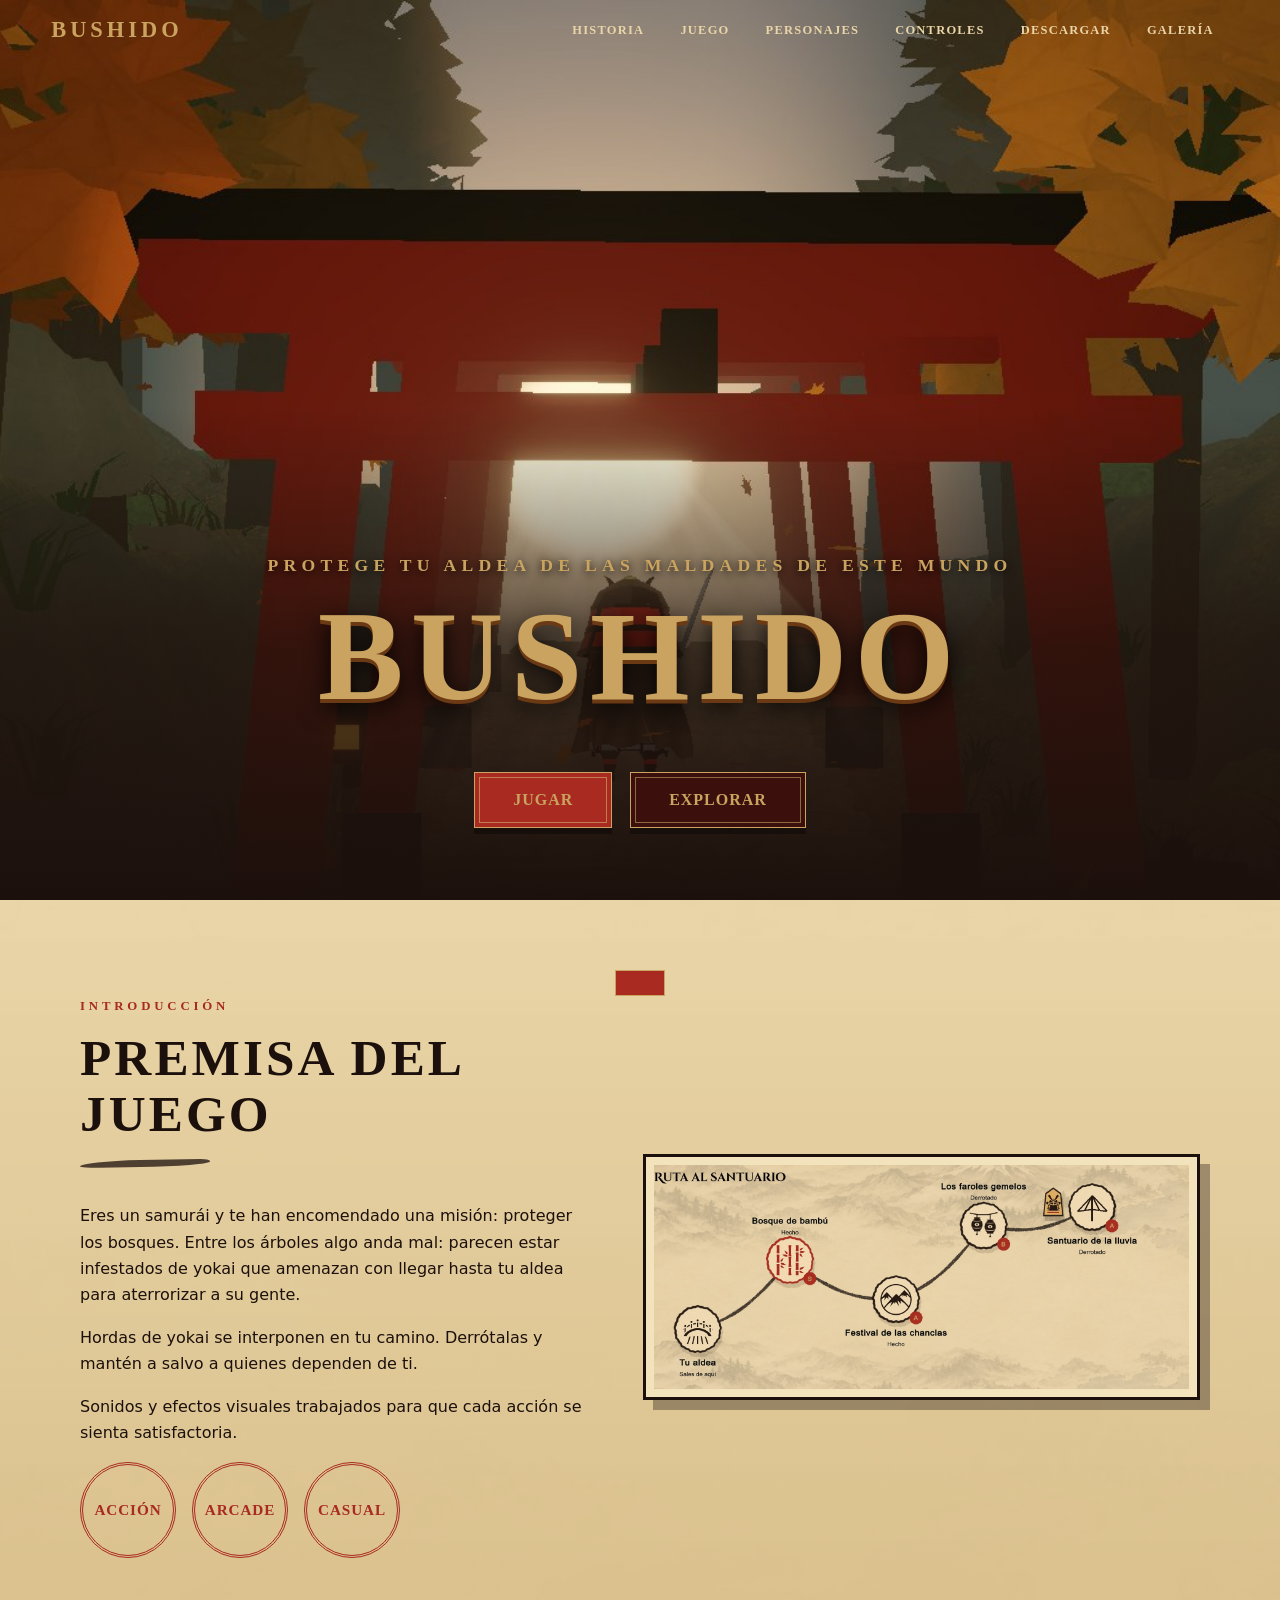
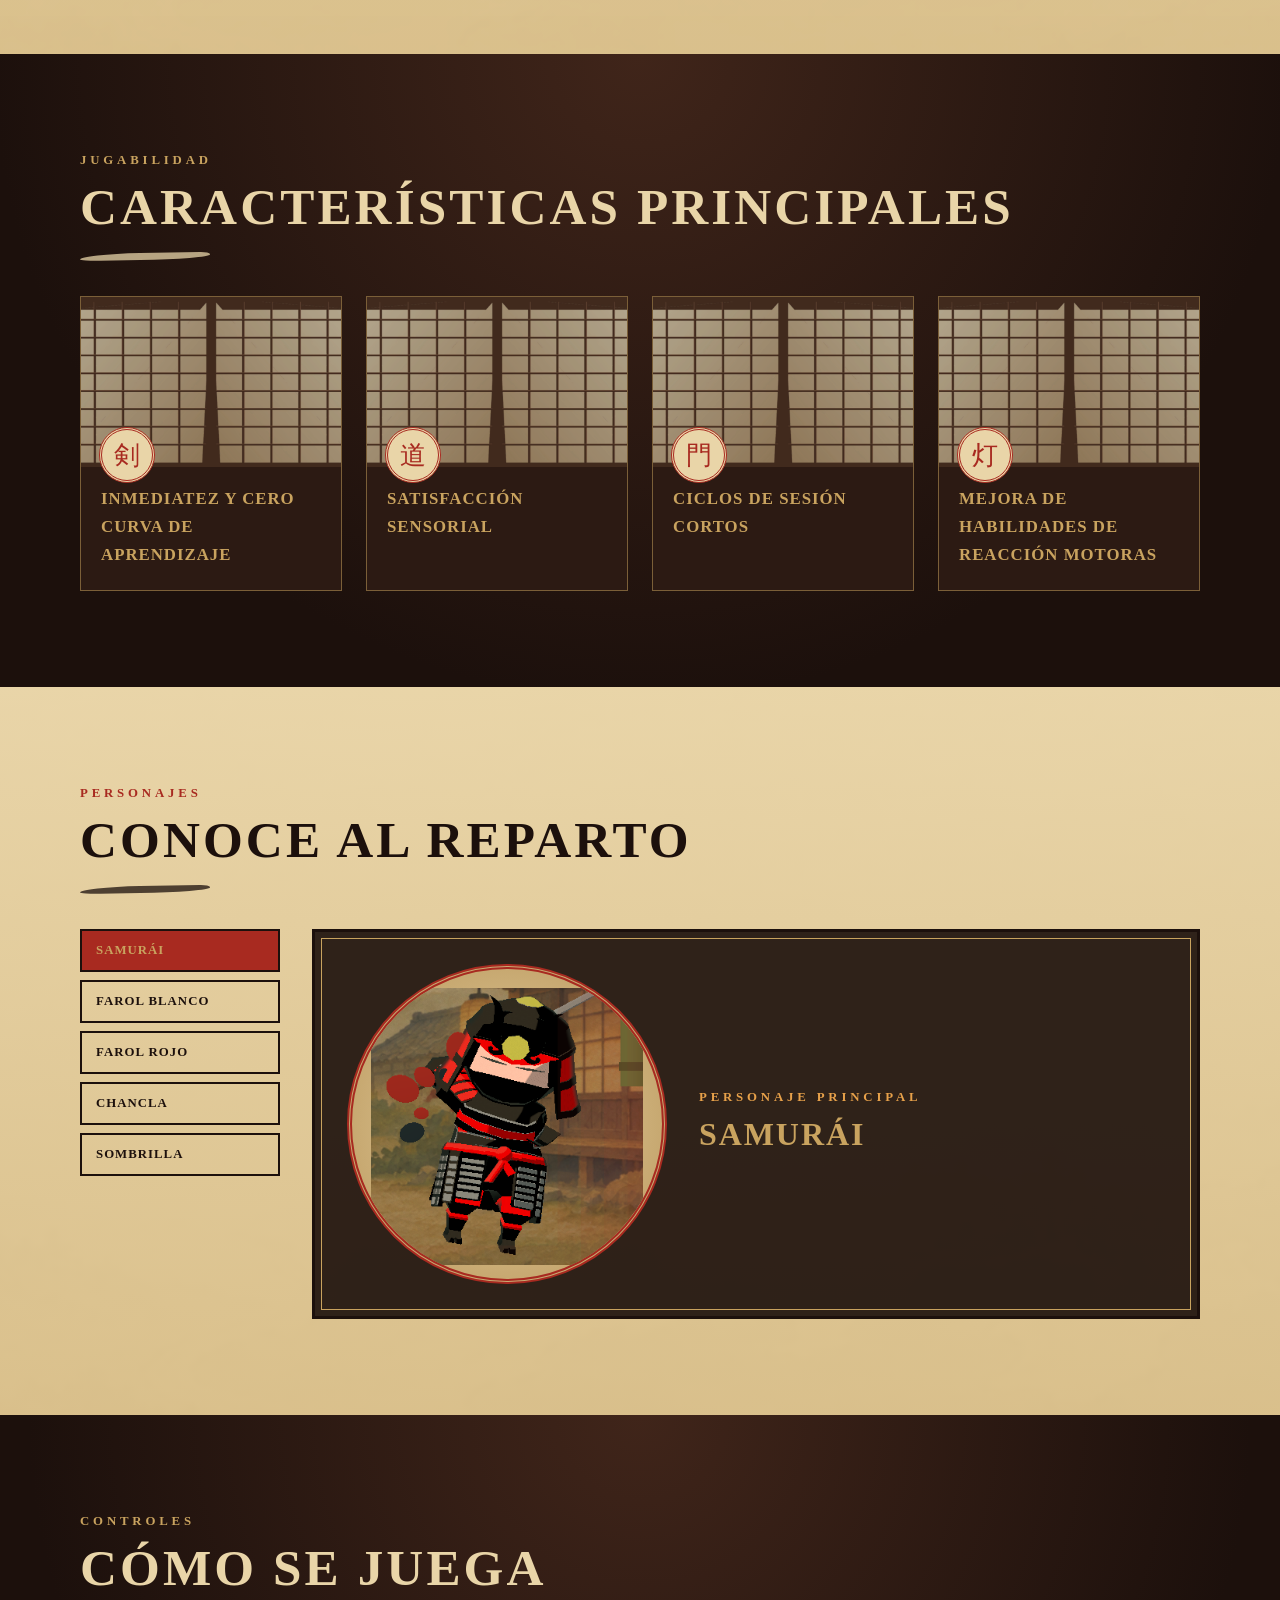
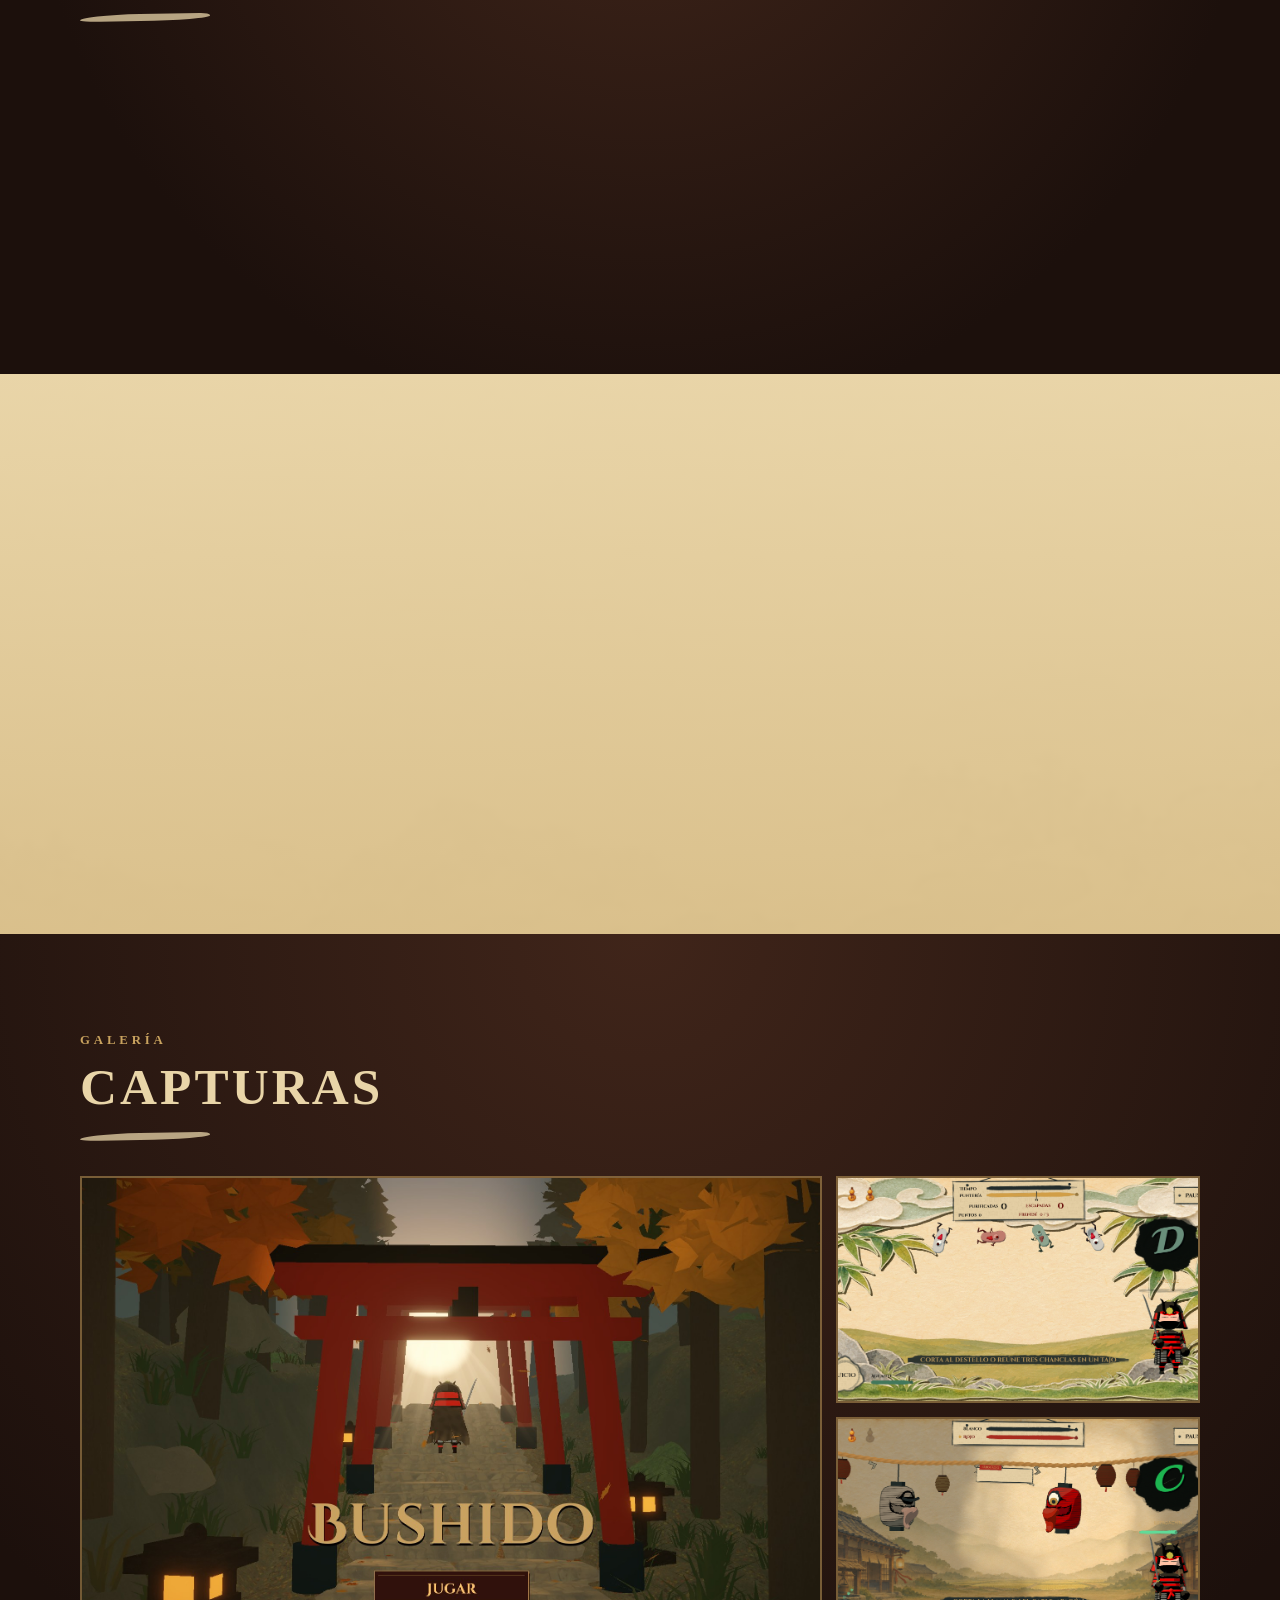
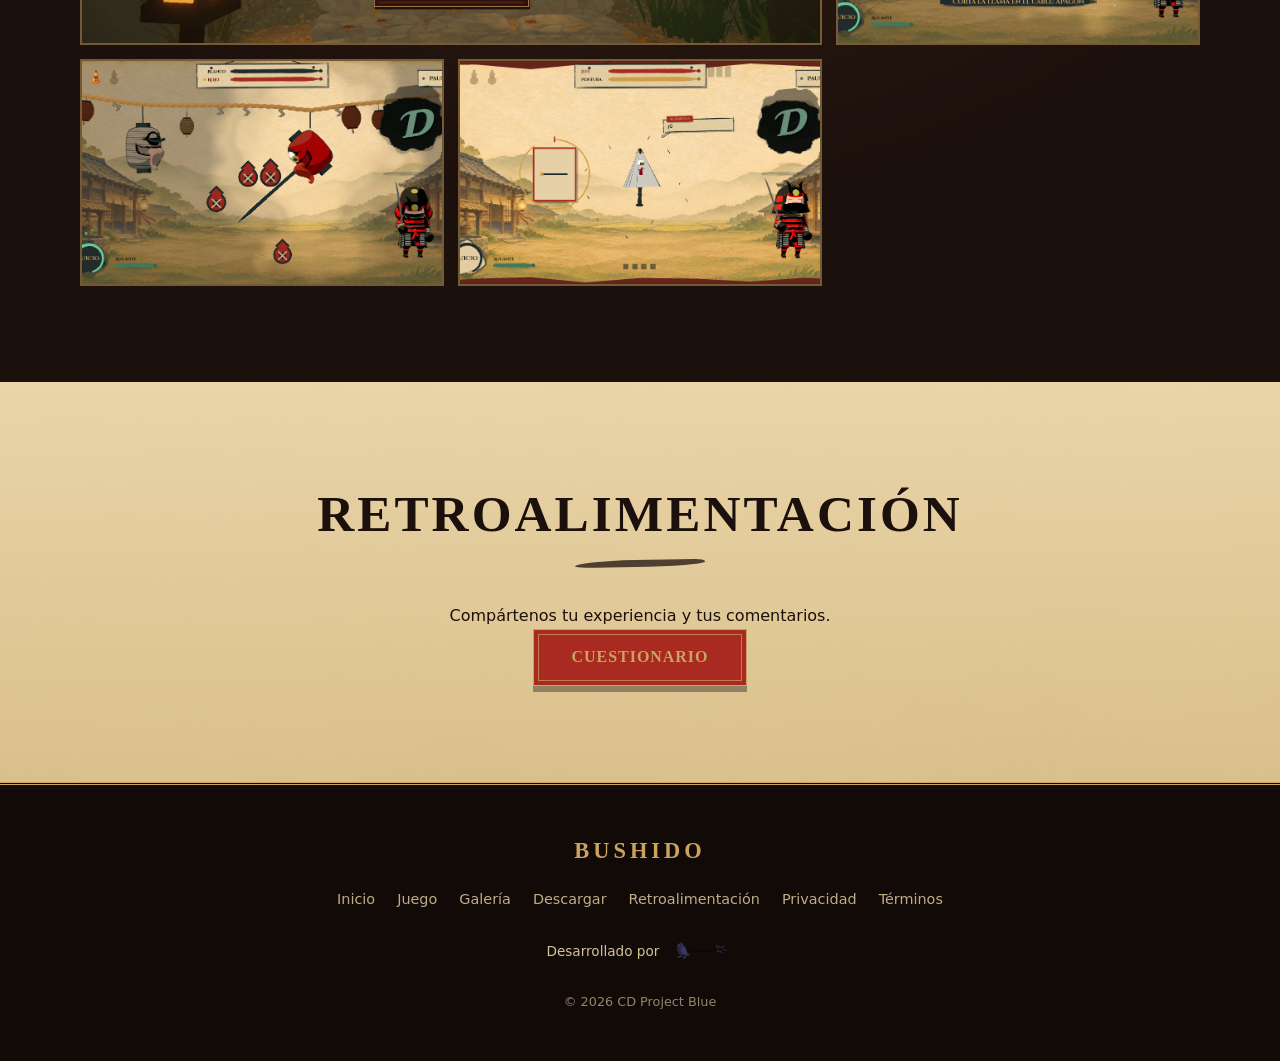
==== commit bef919a6: "Actualización index.html" ====
--- a/index.html
+++ b/index.html
@@ -130,6 +130,15 @@
     </div>
   </div>
 </section>
+
+<!-- H · RETROALIMENTACIÓN -->
+<section id="retroalimentacion" class="paper">
+  <div class="wrap center reveal">
+    <h2>Retroalimentación</h2>
+    <p>Compártenos tu experiencia y tus comentarios.</p>
+    <a class="btn primary" href="https://docs.google.com/forms/d/e/1FAIpQLSc4h4AKNaFEO-3m4IETcLZqQ31yFhTp3QV-nmn61Iww_xy2_Q/viewform" target="_blank" rel="noopener" aria-label="Cuestionario (se abre en una pestaña nueva)">Cuestionario</a>
+  </div>
+</section>
 </main>
 
 <dialog id="lightbox" aria-label="Vista ampliada">
@@ -142,7 +151,7 @@
 <footer>
   <div class="wrap foot">
     <strong class="logo">BUSHIDO</strong>
-    <nav aria-label="Pie"><a href="#inicio">Inicio</a><a href="#juego">Juego</a><a href="#galeria">Galería</a><a href="#descargar">Descargar</a><a href="legal.html#privacidad">Privacidad</a><a href="legal.html#terminos">Términos</a></nav>
+    <nav aria-label="Pie"><a href="#inicio">Inicio</a><a href="#juego">Juego</a><a href="#galeria">Galería</a><a href="#descargar">Descargar</a><a href="#retroalimentacion">Retroalimentación</a><a href="legal.html#privacidad">Privacidad</a><a href="legal.html#terminos">Términos</a></nav>
     <p class="dev"><span>Desarrollado por</span> <img src="assets/images/studio-logo.png" alt="CD Project Blue" onerror="this.hidden=true;this.nextElementSibling.hidden=false"><b hidden>CD Project Blue</b></p>
     <p>© 2026 CD Project Blue</p>
   </div>
@@ -150,4 +159,4 @@
 <div class="toast" role="status"></div>
 <script src="js/script.js"></script>
 </body>
-</html>
+</html>
